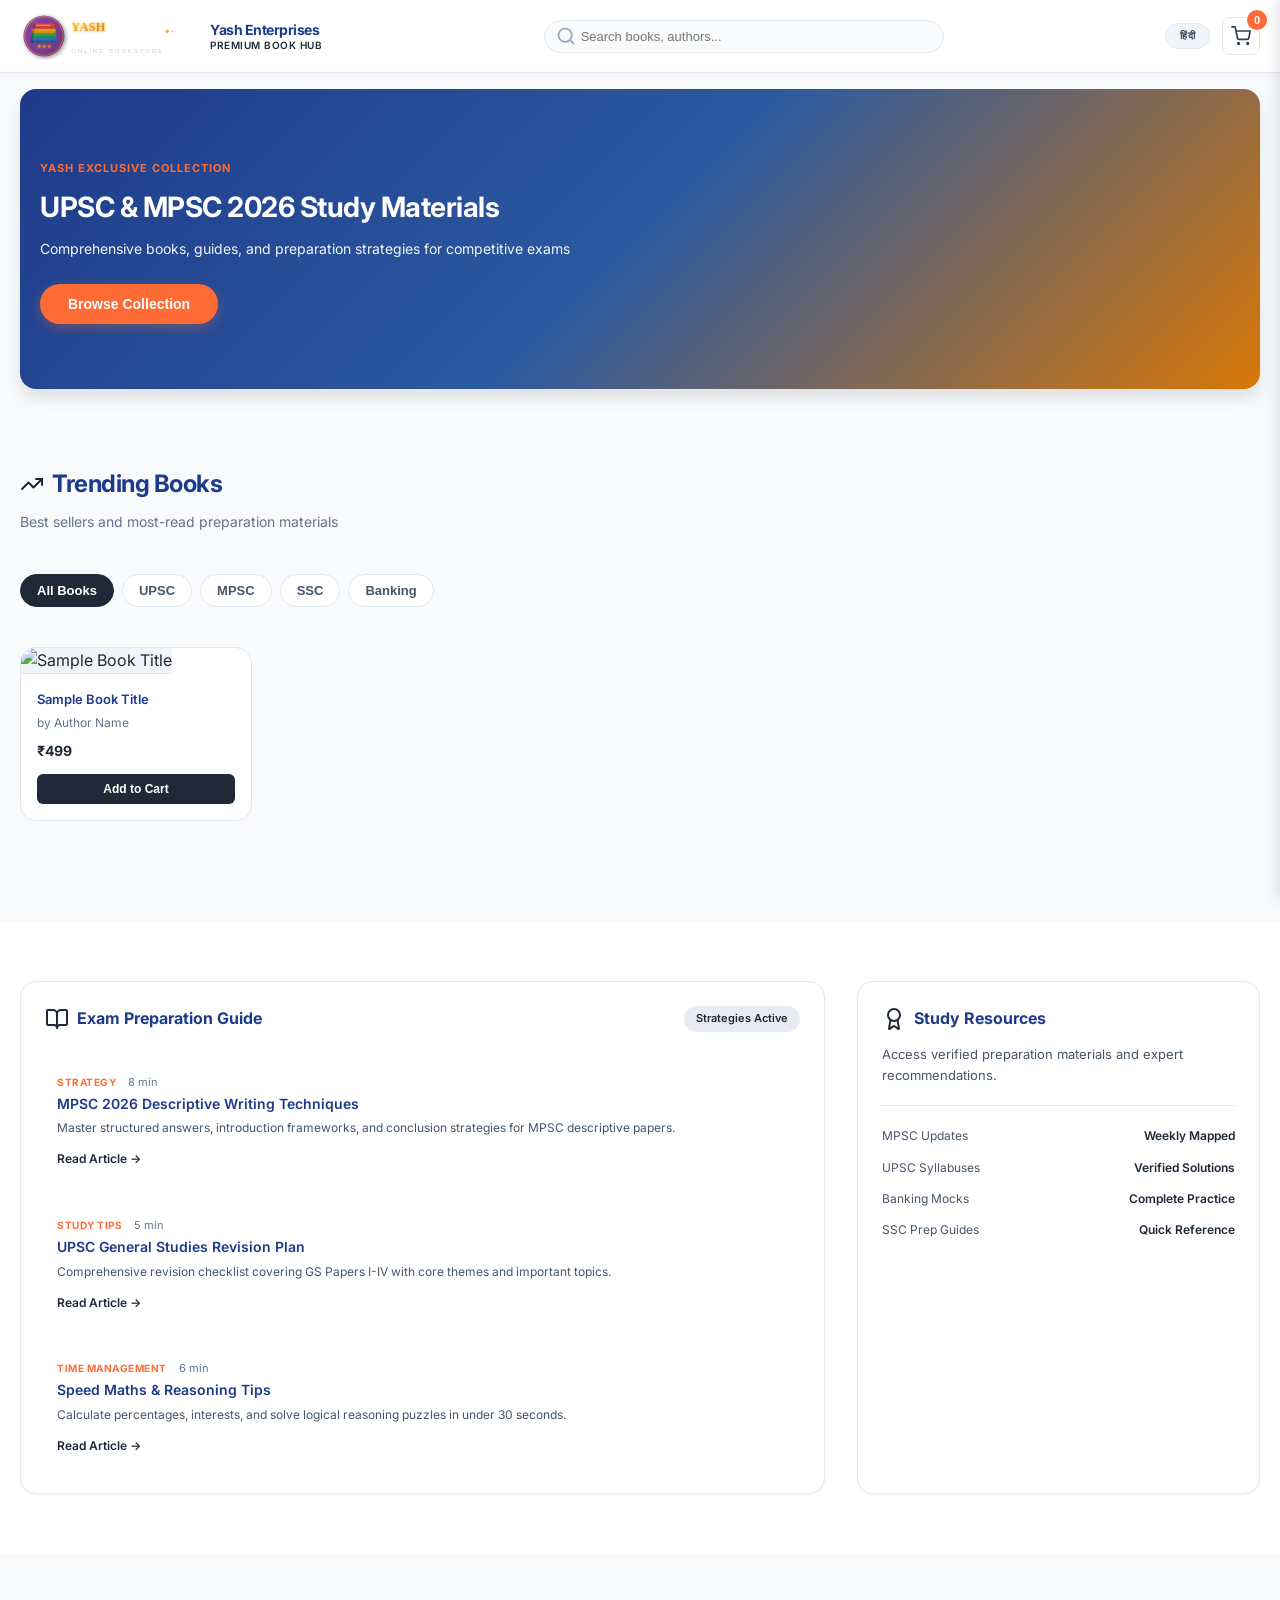
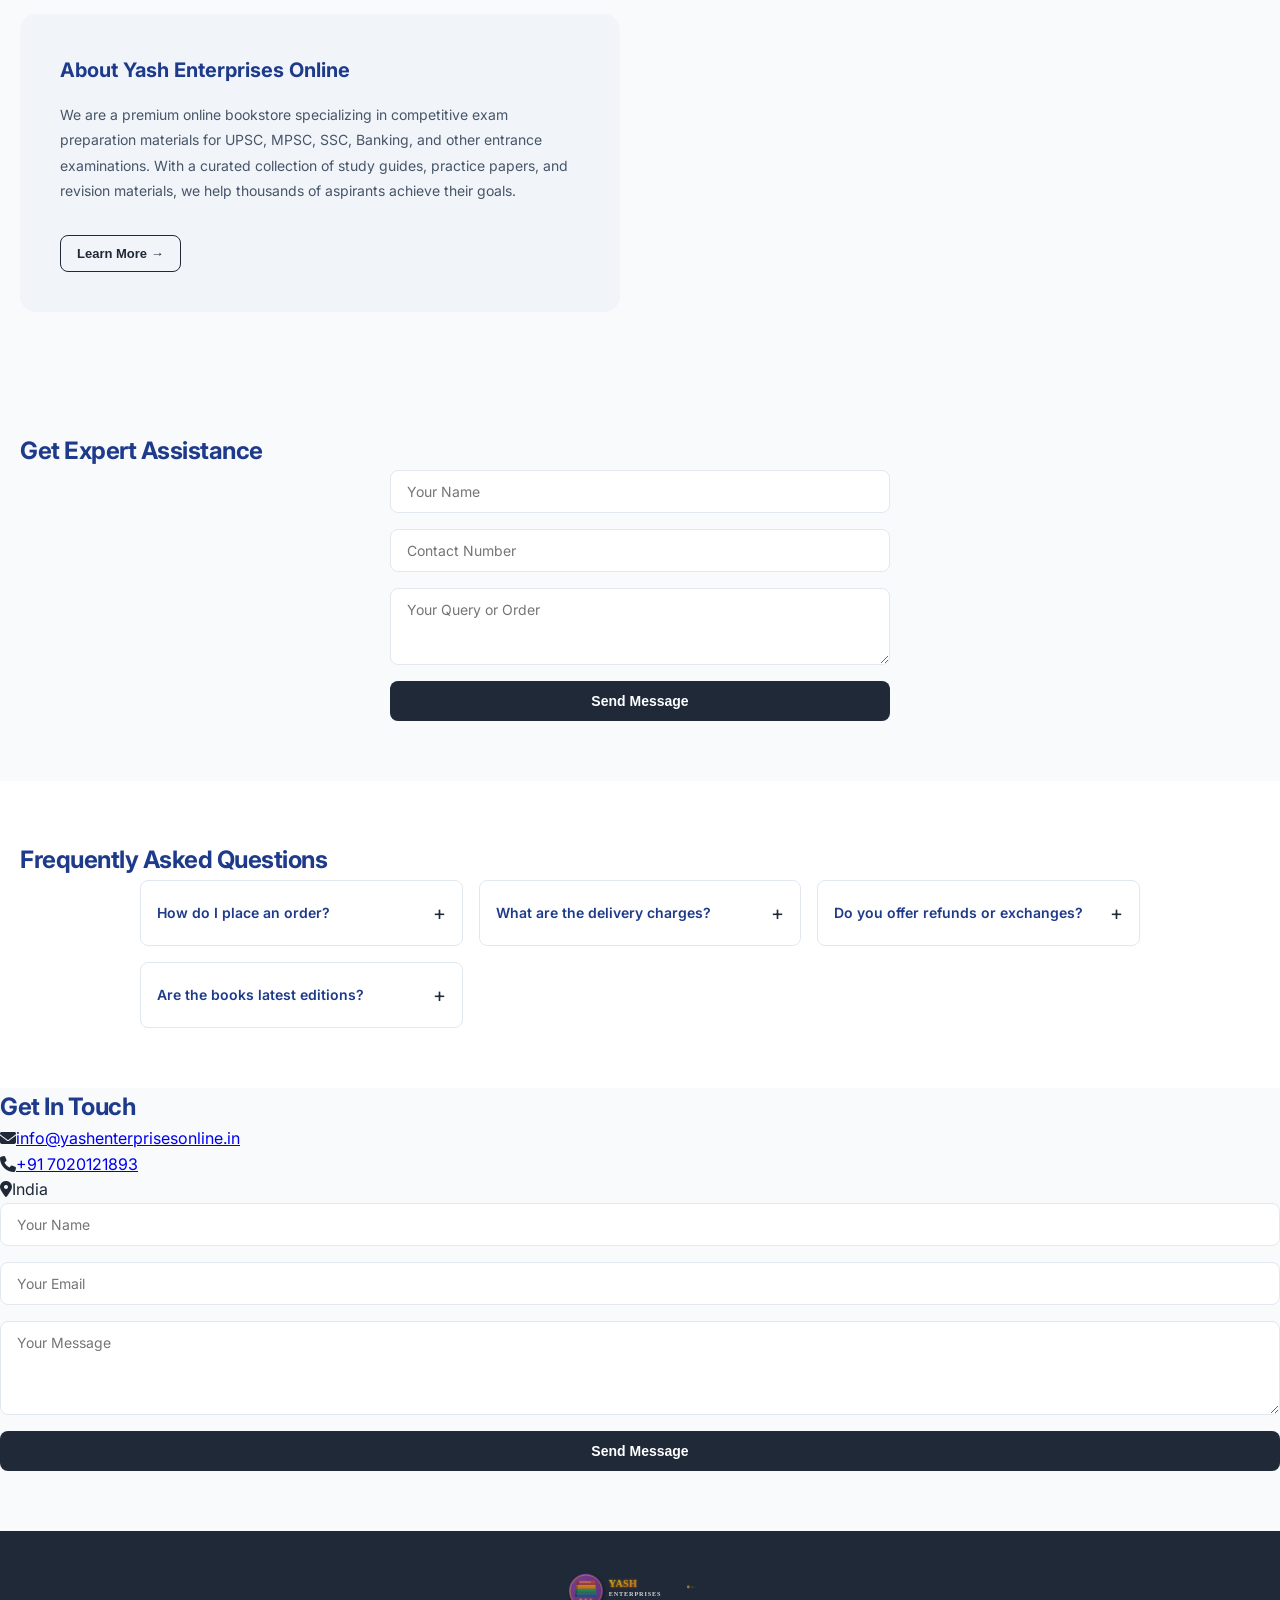
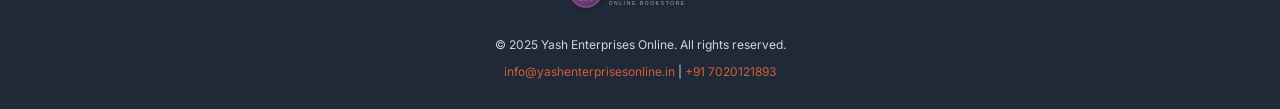
==== index.html @ 225f03de "resovled conflict" ====
<!DOCTYPE html>
<html lang="en">
<head>
  <meta charset="UTF-8" />
  <meta name="viewport" content="width=device-width, initial-scale=1.0"/>
  <meta name="description" content="Premium bookstore for competitive exams, UPSC, MPSC, SSC, Banking books and study materials."/>
  <meta name="theme-color" content="#1e3a8a"/>
  <title>Yash Enterprises Online – Premium Bookstore</title>
  <link rel="stylesheet" href="style.css"/>
  <link href="https://fonts.googleapis.com/css2?family=Inter:wght@300;400;500;600;700&display=swap" rel="stylesheet"/>
  <link rel="stylesheet" href="https://cdnjs.cloudflare.com/ajax/libs/font-awesome/6.5.0/css/all.min.css"/>
</head>
<body>

<!-- HEADER -->
<header class="header">
  <div class="container">
    <div class="header-content">
      <a href="#" class="logo-section">
        <img src="logo.svg" alt="Yash Enterprises" class="logo"/>
        <div class="logo-text">
          <h1 class="brand-name">Yash Enterprises</h1>
          <p class="brand-tagline">Premium Book Hub</p>
        </div>
      </a>
      
      <div class="search-wrapper">
        <svg class="search-icon" xmlns="http://www.w3.org/2000/svg" width="20" height="20" viewBox="0 0 24 24" fill="none" stroke="currentColor" stroke-width="2" stroke-linecap="round" stroke-linejoin="round"><circle cx="11" cy="11" r="8"></circle><path d="m21 21-4.35-4.35"></path></svg>
        <input type="text" id="searchInput" class="search-input" placeholder="Search books, authors..." oninput="searchBooks(this.value)"/>
      </div>

      <div class="header-actions">
        <button class="lang-btn">हिंदी</button>
        <button class="cart-btn" onclick="toggleCart()">
          <svg xmlns="http://www.w3.org/2000/svg" width="20" height="20" viewBox="0 0 24 24" fill="none" stroke="currentColor" stroke-width="2" stroke-linecap="round" stroke-linejoin="round"><circle cx="9" cy="21" r="1"></circle><circle cx="20" cy="21" r="1"></circle><path d="M1 1h4l2.68 13.39a2 2 0 0 0 2 1.61h9.72a2 2 0 0 0 2-1.61L23 6H6"></path></svg>
          <span class="cart-count" id="cartCount">0</span>
        </button>
      </div>
    </div>
  </div>
</header>

<!-- HERO BANNER -->
<section class="hero-banner">
  <div class="banner-content">
    <div class="banner-text">
      <span class="banner-badge">Yash Exclusive Collection</span>
      <h2 class="banner-title">UPSC & MPSC 2026 Study Materials</h2>
      <p class="banner-desc">Comprehensive books, guides, and preparation strategies for competitive exams</p>
      <button class="btn-browse">Browse Collection</button>
    </div>
  </div>
</section>

<!-- FEATURED BOOKS SECTION -->
<section class="featured-section">
  <div class="container">
    <div class="section-header">
      <h2 class="section-title">
        <svg xmlns="http://www.w3.org/2000/svg" width="24" height="24" viewBox="0 0 24 24" fill="none" stroke="currentColor" stroke-width="2" stroke-linecap="round" stroke-linejoin="round"><path d="M16 7h6v6"></path><path d="m22 7-8.5 8.5-5-5L2 17"></path></svg>
        Trending Books
      </h2>
      <p class="section-desc">Best sellers and most-read preparation materials</p>
    </div>

    <div class="filter-tabs">
      <button class="tab-btn active" onclick="filterBooks('All')">All Books</button>
      <button class="tab-btn" onclick="filterBooks('UPSC')">UPSC</button>
      <button class="tab-btn" onclick="filterBooks('MPSC')">MPSC</button>
      <button class="tab-btn" onclick="filterBooks('SSC')">SSC</button>
      <button class="tab-btn" onclick="filterBooks('Banking')">Banking</button>
    </div>

    <div class="books-grid" id="booksGrid"></div>
    <div class="no-result" id="noResult" style="display: none;">
      <svg xmlns="http://www.w3.org/2000/svg" width="48" height="48" viewBox="0 0 24 24" fill="none" stroke="currentColor" stroke-width="2" stroke-linecap="round" stroke-linejoin="round"><circle cx="11" cy="11" r="8"></circle><path d="m21 21-4.35-4.35"></path></svg>
      <p>No books found for your search.</p>
      <button class="btn-secondary" onclick="clearSearch()">Clear Search</button>
    </div>
  </div>
</section>

<!-- MAIN CONTENT GRID -->
<section class="content-grid">
  <div class="container">
    <div class="grid-2col">
      <!-- LEFT: GUIDANCE HUB -->
      <div class="guidance-card">
        <div class="card-header">
          <h3>
            <svg xmlns="http://www.w3.org/2000/svg" width="24" height="24" viewBox="0 0 24 24" fill="none" stroke="currentColor" stroke-width="2" stroke-linecap="round" stroke-linejoin="round"><path d="M12 7v14"></path><path d="M3 18a1 1 0 0 1-1-1V4a1 1 0 0 1 1-1h5a4 4 0 0 1 4 4 4 4 0 0 1 4-4h5a1 1 0 0 1 1 1v13a1 1 0 0 1-1 1h-6a3 3 0 0 0-3 3 3 3 0 0 0-3-3z"></path></svg>
            Exam Preparation Guide
          </h3>
          <span class="badge">Strategies Active</span>
        </div>
        <div class="articles-list">
          <div class="article-item">
            <span class="article-tag">Strategy</span>
            <span class="read-time">8 min</span>
            <h4>MPSC 2026 Descriptive Writing Techniques</h4>
            <p>Master structured answers, introduction frameworks, and conclusion strategies for MPSC descriptive papers.</p>
            <a href="#" class="read-more">Read Article →</a>
          </div>
          <div class="article-item">
            <span class="article-tag">Study Tips</span>
            <span class="read-time">5 min</span>
            <h4>UPSC General Studies Revision Plan</h4>
            <p>Comprehensive revision checklist covering GS Papers I-IV with core themes and important topics.</p>
            <a href="#" class="read-more">Read Article →</a>
          </div>
          <div class="article-item">
            <span class="article-tag">Time Management</span>
            <span class="read-time">6 min</span>
            <h4>Speed Maths & Reasoning Tips</h4>
            <p>Calculate percentages, interests, and solve logical reasoning puzzles in under 30 seconds.</p>
            <a href="#" class="read-more">Read Article →</a>
          </div>
        </div>
      </div>

      <!-- RIGHT: RESOURCES BOX -->
      <div class="resources-card">
        <h3>
          <svg xmlns="http://www.w3.org/2000/svg" width="24" height="24" viewBox="0 0 24 24" fill="none" stroke="currentColor" stroke-width="2" stroke-linecap="round" stroke-linejoin="round"><path d="m15.477 12.89 1.515 8.526a.5.5 0 0 1-.81.47l-3.58-2.687a1 1 0 0 0-1.197 0l-3.586 2.686a.5.5 0 0 1-.81-.469l1.514-8.526"></path><circle cx="12" cy="8" r="6"></circle></svg>
          Study Resources
        </h3>
        <p>Access verified preparation materials and expert recommendations.</p>
        <div class="resources-list">
          <div class="resource-row">
            <span>MPSC Updates</span>
            <strong>Weekly Mapped</strong>
          </div>
          <div class="resource-row">
            <span>UPSC Syllabuses</span>
            <strong>Verified Solutions</strong>
          </div>
          <div class="resource-row">
            <span>Banking Mocks</span>
            <strong>Complete Practice</strong>
          </div>
          <div class="resource-row">
            <span>SSC Prep Guides</span>
            <strong>Quick Reference</strong>
          </div>
        </div>
      </div>
    </div>
  </div>
</section>

<!-- CART SIDEBAR -->
<div class="cart-sidebar" id="cartSidebar">
  <div class="cart-header">
    <h3><i class="fas fa-shopping-cart"></i> Your Cart</h3>
    <button onclick="toggleCart()"><i class="fas fa-times"></i></button>
  </div>
  <div class="cart-items" id="cartItems"></div>
  <div class="cart-footer">
    <div class="cart-totals">
      <div class="cart-total-row"><span>Subtotal</span><strong id="cartTotal">₹0</strong></div>
      <div class="cart-total-row delivery-row"><span>Delivery</span><strong id="cartDelivery">₹0</strong></div>
      <div class="cart-total-row grand-row"><span>Grand Total</span><strong id="cartGrand">₹0</strong></div>
    </div>
    <button class="btn-checkout" onclick="openCheckout()"><i class="fas fa-lock"></i> Proceed to Checkout</button>
  </div>
</div>
<div class="overlay" id="overlay" onclick="closeAll()"></div>

<!-- CHECKOUT MODAL -->
<div class="checkout-modal" id="checkoutModal" onclick="closeCheckout()">
  <div class="checkout-box" onclick="event.stopPropagation()">

    <!-- Steps indicator -->
    <div class="checkout-steps">
      <div class="step active" id="step1ind"><span>1</span> Cart</div>
      <div class="step-line"></div>
      <div class="step" id="step2ind"><span>2</span> Delivery</div>
      <div class="step-line"></div>
      <div class="step" id="step3ind"><span>3</span> Payment</div>
      <div class="step-line"></div>
      <div class="step" id="step4ind"><span>4</span> Confirm</div>
    </div>

    <!-- STEP 1: Order Review -->
    <div class="checkout-step" id="checkStep1">
      <div class="checkout-header">
        <h3><i class="fas fa-shopping-bag"></i> Order Review</h3>
        <button class="close-modal" onclick="closeCheckout()"><i class="fas fa-times"></i></button>
      </div>
      <div class="order-review-list" id="orderReviewList"></div>
      <div class="order-summary-box">
        <div class="sum-row"><span>Subtotal</span><b id="rev-sub">₹0</b></div>
        <div class="sum-row"><span>Delivery Charges</span><b id="rev-del">₹0</b></div>
        <div class="sum-row total-sum"><span>Total Payable</span><b id="rev-total">₹0</b></div>
      </div>
      <button class="btn-next" onclick="goStep(2)">Continue to Delivery <i class="fas fa-arrow-right"></i></button>
    </div>

    <!-- STEP 2: Delivery Details -->
    <div class="checkout-step" id="checkStep2" style="display:none">
      <div class="checkout-header">
        <button class="back-btn" onclick="goStep(1)"><i class="fas fa-arrow-left"></i></button>
        <h3><i class="fas fa-truck"></i> Delivery Details</h3>
        <button class="close-modal" onclick="closeCheckout()"><i class="fas fa-times"></i></button>
      </div>
      <form id="deliveryForm" onsubmit="return false">
        <div class="form-row">
          <div class="form-group">
            <label>First Name <span>*</span></label>
            <input type="text" id="fname" placeholder="Rahul" required/>
          </div>
          <div class="form-group">
            <label>Last Name <span>*</span></label>
            <input type="text" id="lname" placeholder="Sharma" required/>
          </div>
        </div>
        <div class="form-row">
          <div class="form-group">
            <label>Mobile Number <span>*</span></label>
            <input type="tel" id="mobile" placeholder="+91 9876543210" maxlength="13" required/>
          </div>
          <div class="form-group">
            <label>Email Address</label>
            <input type="email" id="email" placeholder="rahul@email.com"/>
          </div>
        </div>
        <div class="form-group full">
          <label>Full Address <span>*</span></label>
          <input type="text" id="address" placeholder="House No., Street, Area" required/>
        </div>
        <div class="form-row">
          <div class="form-group">
            <label>City <span>*</span></label>
            <input type="text" id="city" placeholder="Mumbai" required/>
          </div>
          <div class="form-group">
            <label>State <span>*</span></label>
            <select id="state" required>
              <option value="">Select State</option>
              <option>Andhra Pradesh</option><option>Arunachal Pradesh</option>
              <option>Assam</option><option>Bihar</option><option>Chhattisgarh</option>
              <option>Goa</option><option>Gujarat</option><option>Haryana</option>
              <option>Himachal Pradesh</option><option>Jharkhand</option>
              <option>Karnataka</option><option>Kerala</option>
              <option>Madhya Pradesh</option><option>Maharashtra</option>
              <option>Manipur</option><option>Meghalaya</option><option>Mizoram</option>
              <option>Nagaland</option><option>Odisha</option><option>Punjab</option>
              <option>Rajasthan</option><option>Sikkim</option><option>Tamil Nadu</option>
              <option>Telangana</option><option>Tripura</option>
              <option>Uttar Pradesh</option><option>Uttarakhand</option>
              <option>West Bengal</option><option>Delhi</option>
            </select>
          </div>
        </div>
        <div class="form-row">
          <div class="form-group">
            <label>PIN Code <span>*</span></label>
            <input type="text" id="pincode" placeholder="400001" maxlength="6" required/>
          </div>
          <div class="form-group">
            <label>Landmark</label>
            <input type="text" id="landmark" placeholder="Near school, temple..."/>
          </div>
        </div>
        <div class="form-group full">
          <label>Delivery Instructions</label>
          <textarea id="instructions" rows="2" placeholder="Any special delivery instructions..."></textarea>
        </div>
        <div class="delivery-options">
          <p class="delivery-label">Delivery Type</p>
          <label class="delivery-opt">
            <input type="radio" name="delivery" value="standard" checked onchange="updateDelivery(this.value)"/>
            <div class="opt-box">
              <i class="fas fa-truck"></i>
              <div><b>Standard Delivery</b><small>5–7 business days</small></div>
              <span class="opt-price">₹49</span>
            </div>
          </label>
          <label class="delivery-opt">
            <input type="radio" name="delivery" value="express" onchange="updateDelivery(this.value)"/>
            <div class="opt-box">
              <i class="fas fa-bolt"></i>
              <div><b>Express Delivery</b><small>2–3 business days</small></div>
              <span class="opt-price">₹99</span>
            </div>
          </label>
          <label class="delivery-opt">
            <input type="radio" name="delivery" value="free" onchange="updateDelivery(this.value)"/>
            <div class="opt-box">
              <i class="fas fa-gift"></i>
              <div><b>Free Delivery</b><small>Orders above ₹999 · 7–10 days</small></div>
              <span class="opt-price free">FREE</span>
            </div>
          </label>
        </div>
      </form>
      <button class="btn-next" onclick="validateDelivery()">Continue to Payment <i class="fas fa-arrow-right"></i></button>
    </div>

    <!-- STEP 3: Payment via QR -->
    <div class="checkout-step" id="checkStep3" style="display:none">
      <div class="checkout-header">
        <button class="back-btn" onclick="goStep(2)"><i class="fas fa-arrow-left"></i></button>
        <h3><i class="fas fa-qrcode"></i> Pay via QR Code</h3>
        <button class="close-modal" onclick="closeCheckout()"><i class="fas fa-times"></i></button>
      </div>

      <div class="qr-payment-wrap">
        <!-- Amount banner -->
        <div class="qr-amount-banner">
          <span>Amount to Pay</span>
          <strong id="qr-amount">₹0</strong>
        </div>

        <!-- QR + instructions -->
        <div class="qr-body">
          <div class="qr-left">
            <div class="qr-frame">
              <!-- Generated QR using api.qrserver.com pointing to UPI deep-link -->
              <img id="qrImg" src="" alt="UPI QR Code"/>
              <div class="qr-shine"></div>
            </div>
            <div class="upi-logos">
              <img src="https://upload.wikimedia.org/wikipedia/commons/thumb/e/e1/UPI-Logo-vector.svg/120px-UPI-Logo-vector.svg.png" alt="UPI"/>
              <img src="https://upload.wikimedia.org/wikipedia/commons/thumb/f/f2/Google_Pay_Logo.svg/120px-Google_Pay_Logo.svg.png" alt="GPay"/>
              <img src="https://upload.wikimedia.org/wikipedia/commons/thumb/2/24/Paytm_Logo_%28standalone%29.svg/120px-Paytm_Logo_%28standalone%29.svg.png" alt="Paytm"/>
            </div>
          </div>

          <div class="qr-right">
            <h4>How to Pay</h4>
            <ol class="qr-steps">
              <li><i class="fas fa-mobile-alt"></i> Open any UPI app<br/><small>GPay, PhonePe, Paytm, BHIM</small></li>
              <li><i class="fas fa-qrcode"></i> Tap <b>Scan QR</b> and scan the code</li>
              <li><i class="fas fa-rupee-sign"></i> Verify amount <b id="qr-amount2">₹0</b> and pay</li>
              <li><i class="fas fa-check-circle"></i> Click <b>I've Paid</b> below</li>
            </ol>
            <div class="upi-id-box">
              <span>UPI ID</span>
              <strong>7020121893@upi</strong>
              <button onclick="copyUPI()" title="Copy UPI ID"><i class="fas fa-copy"></i></button>
            </div>
          </div>
        </div>

        <!-- Pay summary -->
        <div class="pay-summary">
          <div class="sum-row"><span>Subtotal</span><b id="pay-sub">₹0</b></div>
          <div class="sum-row"><span>Delivery</span><b id="pay-del">₹0</b></div>
          <div class="sum-row total-sum"><span>Total Payable</span><b id="pay-total">₹0</b></div>
        </div>

        <button class="btn-next btn-paid" onclick="placeOrder()">
          <i class="fas fa-check-circle"></i> I've Paid — Confirm Order
        </button>
      </div>
    </div>

    <!-- STEP 4: Confirmation -->
    <div class="checkout-step" id="checkStep4" style="display:none">
      <div class="confirm-wrap">
        <div class="confirm-icon"><i class="fas fa-check-circle"></i></div>
        <h2>Order Placed Successfully!</h2>
        <p id="confirmMsg"></p>
        <div class="confirm-details" id="confirmDetails"></div>
        <button class="btn-next" onclick="closeCheckout()" style="margin-top:1.5rem">Continue Shopping <i class="fas fa-arrow-right"></i></button>
      </div>
    </div>

  </div>
</div>

<!-- ABOUT SECTION -->
<section class="about-section">
  <div class="container">
    <div class="about-box">
      <h2>About Yash Enterprises Online</h2>
      <p>We are a premium online bookstore specializing in competitive exam preparation materials for UPSC, MPSC, SSC, Banking, and other entrance examinations. With a curated collection of study guides, practice papers, and revision materials, we help thousands of aspirants achieve their goals.</p>
      <button class="btn-secondary">Learn More →</button>
    </div>
  </div>
</section>

<!-- CONTACT SECTION -->
<section class="contact-section">
  <div class="container">
    <h2 class="section-title">Get Expert Assistance</h2>
    <div class="contact-wrapper">
      <form class="contact-form" onsubmit="submitForm(event)">
        <input type="text" placeholder="Your Name" required/>
        <input type="tel" placeholder="Contact Number" required/>
        <textarea placeholder="Your Query or Order" rows="3" required></textarea>
        <button type="submit" class="btn-primary">Send Message</button>
      </form>
    </div>
  </div>
</section>

<!-- FAQ SECTION -->
<section class="faq-section">
  <div class="container">
    <h2 class="section-title">Frequently Asked Questions</h2>
    <div class="faq-grid">
      <div class="faq-item">
        <div class="faq-question">
          <h4>How do I place an order?</h4>
          <span class="faq-icon">+</span>
        </div>
        <div class="faq-answer" style="display: none;">
          <p>Browse our collection, add books to cart, proceed to checkout, enter delivery details, and complete payment via UPI. Your order will be delivered within 5-7 business days.</p>
        </div>
      </div>
      <div class="faq-item">
        <div class="faq-question">
          <h4>What are the delivery charges?</h4>
          <span class="faq-icon">+</span>
        </div>
        <div class="faq-answer" style="display: none;">
          <p>Standard delivery is ₹49 (5-7 days), Express delivery is ₹99 (2-3 days), and Free delivery is available on orders above ₹999 (7-10 days).</p>
        </div>
      </div>
      <div class="faq-item">
        <div class="faq-question">
          <h4>Do you offer refunds or exchanges?</h4>
          <span class="faq-icon">+</span>
        </div>
        <div class="faq-answer" style="display: none;">
          <p>Yes, we offer 30-day money-back guarantee and free exchanges for damaged books. Contact us with your order details and photos.</p>
        </div>
      </div>
      <div class="faq-item">
        <div class="faq-question">
          <h4>Are the books latest editions?</h4>
          <span class="faq-icon">+</span>
        </div>
        <div class="faq-answer" style="display: none;">
          <p>All books in our collection are from the latest editions. We regularly update our inventory to match the latest exam syllabuses.</p>
        </div>
      </div>
    </div>
  </div>
</section>

<!-- CONTACT -->
<section class="contact" id="contact">
  <h2 class="section-title">Get In Touch</h2>
  <div class="contact-grid">
    <div class="contact-info">
      <div class="info-item"><i class="fas fa-envelope"></i><a href="mailto:info@yashenterprisesonline.in">info@yashenterprisesonline.in</a></div>
      <div class="info-item"><i class="fas fa-phone"></i><a href="tel:7020121893">+91 7020121893</a></div>
      <div class="info-item"><i class="fas fa-map-marker-alt"></i><span>India</span></div>
    </div>
    <form class="contact-form" onsubmit="submitForm(event)">
      <input type="text" placeholder="Your Name" required/>
      <input type="email" placeholder="Your Email" required/>
      <textarea placeholder="Your Message" rows="4" required></textarea>
      <button type="submit" class="btn-primary">Send Message</button>
    </form>
  </div>
</section>

<!-- FOOTER -->
<footer>
  <img src="logo.svg" alt="Yash Enterprises Online" class="footer-logo"/>
  <p>© 2025 Yash Enterprises Online. All rights reserved.</p>
  <p><a href="mailto:info@yashenterprisesonline.in">info@yashenterprisesonline.in</a> | <a href="tel:7020121893">+91 7020121893</a></p>
</footer>

<!-- Replace with your deployed Apps Script Web App URL -->
<script>window.APPS_SCRIPT_URL = 'YOUR_APPS_SCRIPT_WEB_APP_URL';</script>
<script src="app.js"></script>
</body>
</html>
---- style.css ----
/* ==================== DESIGN TOKENS ==================== */
:root {
  --color-brand-dark: #1e3a8a;
  --color-brand-navy: #1f2937;
  --color-brand-accent: #ff6b35;
  --color-brand-light: #f8fafc;
  --color-slate-50: #f8fafc;
  --color-slate-100: #f1f5f9;
  --color-slate-200: #e2e8f0;
  --color-slate-300: #cbd5e1;
  --color-slate-400: #94a3b8;
  --color-slate-500: #64748b;
  --color-slate-600: #475569;
  --color-slate-700: #334155;
  --color-white: #ffffff;
  --text-color: #1f2937;
  --border-radius: 12px;
  --border-radius-lg: 16px;
  --shadow-sm: 0 1px 2px rgba(0, 0, 0, 0.05);
  --shadow-md: 0 4px 6px rgba(0, 0, 0, 0.1);
  --shadow-lg: 0 10px 15px rgba(0, 0, 0, 0.1);
}

/* ==================== RESET & TYPOGRAPHY ==================== */
* {
  margin: 0;
  padding: 0;
  box-sizing: border-box;
}

html {
  scroll-behavior: smooth;
}

body {
  font-family: 'Inter', -apple-system, BlinkMacSystemFont, 'Segoe UI', sans-serif;
  background-color: var(--color-brand-light);
  color: var(--text-color);
  line-height: 1.6;
}

.container {
  max-width: 1280px;
  margin: 0 auto;
  padding: 0 20px;
}

/* ==================== HEADER ==================== */
.header {
  position: sticky;
  top: 0;
  z-index: 100;
  background: rgba(255, 255, 255, 0.95);
  backdrop-filter: blur(12px);
  border-bottom: 1px solid var(--color-slate-200);
  box-shadow: 0 1px 3px rgba(0, 0, 0, 0.05);
  transition: all 0.3s ease;
}

.header .container {
  padding: 12px 20px;
}

.header-content {
  display: flex;
  align-items: center;
  justify-content: space-between;
  gap: 20px;
}

.logo-section {
  display: flex;
  align-items: center;
  gap: 12px;
  text-decoration: none;
  flex-shrink: 0;
}

.logo {
  height: 48px;
  width: auto;
  transition: transform 0.3s ease;
}

.logo-section:hover .logo {
  transform: scale(1.05);
}

.logo-text {
  display: flex;
  flex-direction: column;
  justify-content: center;
}

.brand-name {
  font-size: 14px;
  font-weight: 700;
  letter-spacing: -0.5px;
  color: var(--color-brand-dark);
  line-height: 1.2;
}

.brand-tagline {
  font-size: 10px;
  font-weight: 600;
  letter-spacing: 0.5px;
  color: var(--color-brand-navy);
  text-transform: uppercase;
  margin-top: 2px;
  line-height: 1;
}

/* Search wrapper */
.search-wrapper {
  position: relative;
  flex: 1;
  max-width: 400px;
  display: none;
}

@media (min-width: 768px) {
  .search-wrapper {
    display: block;
  }
}

.search-icon {
  position: absolute;
  left: 12px;
  top: 50%;
  transform: translateY(-50%);
  color: var(--color-slate-400);
  pointer-events: none;
}

.search-input {
  width: 100%;
  padding: 8px 12px 8px 36px;
  border: 1px solid var(--color-slate-200);
  border-radius: 24px;
  font-size: 13px;
  background-color: var(--color-slate-50);
  transition: all 0.3s ease;
}

.search-input:focus {
  outline: none;
  border-color: var(--color-brand-navy);
  background-color: var(--color-white);
  box-shadow: 0 0 0 3px rgba(31, 41, 55, 0.05);
}

/* Header actions */
.header-actions {
  display: flex;
  align-items: center;
  gap: 12px;
}

.lang-btn {
  padding: 6px 14px;
  border: 1px solid var(--color-slate-200);
  background: var(--color-slate-100);
  border-radius: 20px;
  font-size: 10px;
  font-weight: 600;
  color: var(--color-slate-700);
  cursor: pointer;
  transition: all 0.3s ease;
  text-transform: uppercase;
  letter-spacing: 0.5px;
}

.lang-btn:hover {
  background: var(--color-slate-200);
}

.cart-btn {
  position: relative;
  padding: 8px;
  border: 1px solid var(--color-slate-200);
  background: var(--color-white);
  border-radius: 8px;
  cursor: pointer;
  transition: all 0.3s ease;
  display: flex;
  align-items: center;
  justify-content: center;
  color: var(--color-slate-700);
}

.cart-btn:hover {
  background: var(--color-slate-50);
}

.cart-count {
  position: absolute;
  top: -8px;
  right: -8px;
  background: var(--color-brand-accent);
  color: var(--color-white);
  width: 20px;
  height: 20px;
  border-radius: 50%;
  font-size: 11px;
  font-weight: 700;
  display: flex;
  align-items: center;
  justify-content: center;
}

/* ==================== HERO BANNER ==================== */
.hero-banner {
  background: linear-gradient(135deg, #1e3a8a 0%, #2c5aa0 50%, #d97706 100%);
  padding: 48px 20px;
  margin: 16px 20px;
  border-radius: var(--border-radius-lg);
  box-shadow: var(--shadow-lg);
  color: var(--color-white);
  min-height: 300px;
  display: flex;
  align-items: center;
}

@media (max-width: 768px) {
  .hero-banner {
    min-height: 250px;
    padding: 32px 16px;
  }
}

.banner-content {
  max-width: 600px;
}

.banner-badge {
  display: inline-block;
  font-size: 11px;
  font-weight: 700;
  letter-spacing: 1px;
  text-transform: uppercase;
  color: var(--color-brand-accent);
  margin-bottom: 12px;
}

.banner-title {
  font-size: 28px;
  font-weight: 700;
  line-height: 1.3;
  margin-bottom: 12px;
  letter-spacing: -0.5px;
}

@media (max-width: 768px) {
  .banner-title {
    font-size: 22px;
  }
}

.banner-desc {
  font-size: 14px;
  margin-bottom: 24px;
  opacity: 0.95;
  line-height: 1.6;
}

.btn-browse {
  padding: 12px 28px;
  background: var(--color-brand-accent);
  color: var(--color-white);
  border: none;
  border-radius: 24px;
  font-weight: 600;
  font-size: 14px;
  cursor: pointer;
  transition: all 0.3s ease;
  box-shadow: 0 4px 12px rgba(255, 107, 53, 0.3);
}

.btn-browse:hover {
  transform: translateY(-2px);
  box-shadow: 0 6px 20px rgba(255, 107, 53, 0.4);
}

/* ==================== FEATURED SECTION ==================== */
.featured-section {
  padding: 60px 0;
}

.section-header {
  display: flex;
  flex-direction: column;
  gap: 8px;
  margin-bottom: 40px;
}

.section-title {
  font-size: 24px;
  font-weight: 700;
  color: var(--color-brand-dark);
  display: flex;
  align-items: center;
  gap: 8px;
  letter-spacing: -0.5px;
}

.section-title svg {
  color: var(--color-brand-navy);
  flex-shrink: 0;
}

.section-desc {
  font-size: 14px;
  color: var(--color-slate-500);
}

/* Filter tabs */
.filter-tabs {
  display: flex;
  gap: 8px;
  margin-bottom: 32px;
  overflow-x: auto;
  padding-bottom: 8px;
}

.tab-btn {
  padding: 8px 16px;
  border: 1px solid var(--color-slate-200);
  background: var(--color-white);
  border-radius: 24px;
  font-size: 13px;
  font-weight: 600;
  color: var(--color-slate-600);
  cursor: pointer;
  transition: all 0.3s ease;
  white-space: nowrap;
}

.tab-btn:hover {
  border-color: var(--color-brand-navy);
  color: var(--color-brand-navy);
}

.tab-btn.active {
  background: var(--color-brand-navy);
  color: var(--color-white);
  border-color: var(--color-brand-navy);
}

/* Books Grid */
.books-grid {
  display: grid;
  grid-template-columns: repeat(auto-fill, minmax(200px, 1fr));
  gap: 20px;
  margin-bottom: 40px;
}

@media (max-width: 768px) {
  .books-grid {
    grid-template-columns: repeat(auto-fill, minmax(160px, 1fr));
    gap: 16px;
  }
}

.book-card {
  background: var(--color-white);
  border: 1px solid var(--color-slate-200);
  border-radius: var(--border-radius-lg);
  overflow: hidden;
  transition: all 0.3s ease;
  cursor: pointer;
}

.book-card:hover {
  transform: translateY(-4px);
  box-shadow: var(--shadow-lg);
  border-color: var(--color-brand-navy);
}

.book-image {
  width: 100%;
  aspect-ratio: 4 / 5;
  background: var(--color-slate-100);
  object-fit: cover;
  border-bottom: 1px solid var(--color-slate-200);
}

.book-info {
  padding: 16px;
}

.book-title {
  font-size: 13px;
  font-weight: 600;
  color: var(--color-brand-dark);
  margin-bottom: 4px;
  line-height: 1.4;
  display: -webkit-box;
  -webkit-line-clamp: 2;
  -webkit-box-orient: vertical;
  overflow: hidden;
}

.book-author {
  font-size: 12px;
  color: var(--color-slate-500);
  margin-bottom: 8px;
}

.book-price {
  font-size: 14px;
  font-weight: 700;
  color: var(--color-brand-navy);
  margin-bottom: 12px;
}

.book-btn {
  width: 100%;
  padding: 8px 12px;
  background: var(--color-brand-navy);
  color: var(--color-white);
  border: none;
  border-radius: 6px;
  font-size: 12px;
  font-weight: 600;
  cursor: pointer;
  transition: all 0.3s ease;
}

.book-btn:hover {
  background: var(--color-brand-dark);
  transform: scale(1.02);
}

/* No result */
.no-result {
  text-align: center;
  padding: 60px 20px;
  color: var(--color-slate-500);
}

.no-result svg {
  width: 48px;
  height: 48px;
  margin-bottom: 16px;
  opacity: 0.5;
}

.no-result p {
  font-size: 16px;
  margin-bottom: 24px;
}

/* ==================== CONTENT GRID ==================== */
.content-grid {
  padding: 60px 0;
  background: var(--color-white);
}

.grid-2col {
  display: grid;
  grid-template-columns: 2fr 1fr;
  gap: 32px;
}

@media (max-width: 768px) {
  .grid-2col {
    grid-template-columns: 1fr;
    gap: 24px;
  }
}

.guidance-card,
.resources-card {
  background: var(--color-white);
  border: 1px solid var(--color-slate-200);
  border-radius: var(--border-radius-lg);
  padding: 24px;
  box-shadow: var(--shadow-sm);
  transition: all 0.3s ease;
}

.guidance-card:hover,
.resources-card:hover {
  box-shadow: var(--shadow-md);
  border-color: var(--color-slate-300);
}

.card-header {
  display: flex;
  align-items: center;
  justify-content: space-between;
  margin-bottom: 24px;
  gap: 12px;
}

.card-header h3 {
  font-size: 16px;
  font-weight: 700;
  color: var(--color-brand-dark);
  display: flex;
  align-items: center;
  gap: 8px;
}

.card-header h3 svg {
  color: var(--color-brand-navy);
}

.badge {
  display: inline-block;
  padding: 4px 12px;
  background: rgba(30, 58, 138, 0.1);
  color: var(--color-brand-navy);
  border-radius: 20px;
  font-size: 11px;
  font-weight: 600;
  white-space: nowrap;
}

/* Articles list */
.articles-list {
  display: flex;
  flex-direction: column;
  gap: 16px;
}

.article-item {
  padding: 12px;
  border-radius: 8px;
  cursor: pointer;
  transition: all 0.3s ease;
}

.article-item:hover {
  background: var(--color-slate-50);
}

.article-item > span:first-child {
  display: inline-block;
  font-size: 10px;
  font-weight: 700;
  text-transform: uppercase;
  letter-spacing: 0.5px;
  color: var(--color-brand-accent);
  margin-bottom: 4px;
}

.article-item .read-time {
  display: inline-block;
  margin-left: 8px;
  font-size: 11px;
  color: var(--color-slate-500);
}

.article-item h4 {
  font-size: 14px;
  font-weight: 600;
  color: var(--color-brand-dark);
  margin-bottom: 6px;
  line-height: 1.4;
}

.article-item p {
  font-size: 12px;
  color: var(--color-slate-600);
  line-height: 1.5;
  margin-bottom: 8px;
}

.read-more {
  display: inline-block;
  font-size: 12px;
  font-weight: 600;
  color: var(--color-brand-navy);
  text-decoration: none;
  transition: all 0.3s ease;
}

.read-more:hover {
  color: var(--color-brand-dark);
  transform: translateX(4px);
}

/* Resources card */
.resources-card h3 {
  font-size: 16px;
  font-weight: 700;
  color: var(--color-brand-dark);
  display: flex;
  align-items: center;
  gap: 8px;
  margin-bottom: 12px;
}

.resources-card h3 svg {
  color: var(--color-brand-navy);
}

.resources-card > p {
  font-size: 13px;
  color: var(--color-slate-600);
  margin-bottom: 20px;
  line-height: 1.6;
}

.resources-list {
  display: flex;
  flex-direction: column;
  gap: 12px;
  border-top: 1px solid var(--color-slate-200);
  padding-top: 20px;
}

.resource-row {
  display: flex;
  justify-content: space-between;
  align-items: center;
  font-size: 12px;
}

.resource-row span {
  color: var(--color-slate-600);
}

.resource-row strong {
  color: var(--color-brand-navy);
  font-weight: 600;
}

/* ==================== ABOUT SECTION ==================== */
.about-section {
  padding: 60px 0;
}

.about-box {
  background: var(--color-slate-100);
  border-radius: var(--border-radius-lg);
  padding: 40px;
  max-width: 600px;
}

.about-box h2 {
  font-size: 20px;
  font-weight: 700;
  color: var(--color-brand-dark);
  margin-bottom: 16px;
}

.about-box p {
  font-size: 14px;
  color: var(--color-slate-600);
  line-height: 1.8;
  margin-bottom: 20px;
}

/* ==================== CONTACT SECTION ==================== */
.contact-section {
  padding: 60px 0;
}

.contact-wrapper {
  max-width: 500px;
  margin: 0 auto;
}

.contact-form {
  display: flex;
  flex-direction: column;
  gap: 16px;
}

.contact-form input,
.contact-form textarea {
  padding: 12px 16px;
  border: 1px solid var(--color-slate-200);
  border-radius: 8px;
  font-family: inherit;
  font-size: 14px;
  transition: all 0.3s ease;
}

.contact-form input:focus,
.contact-form textarea:focus {
  outline: none;
  border-color: var(--color-brand-navy);
  box-shadow: 0 0 0 3px rgba(31, 41, 55, 0.05);
}

.btn-primary {
  padding: 12px 24px;
  background: var(--color-brand-navy);
  color: var(--color-white);
  border: none;
  border-radius: 8px;
  font-size: 14px;
  font-weight: 600;
  cursor: pointer;
  transition: all 0.3s ease;
}

.btn-primary:hover {
  background: var(--color-brand-dark);
  transform: translateY(-2px);
  box-shadow: 0 4px 12px rgba(31, 41, 55, 0.2);
}

.btn-secondary {
  padding: 10px 16px;
  background: transparent;
  color: var(--color-brand-navy);
  border: 1px solid var(--color-brand-navy);
  border-radius: 8px;
  font-size: 13px;
  font-weight: 600;
  cursor: pointer;
  transition: all 0.3s ease;
  margin-top: 12px;
}

.btn-secondary:hover {
  background: var(--color-brand-navy);
  color: var(--color-white);
}

/* ==================== FAQ SECTION ==================== */
.faq-section {
  padding: 60px 0;
  background: var(--color-white);
}

.faq-grid {
  display: grid;
  grid-template-columns: repeat(auto-fit, minmax(280px, 1fr));
  gap: 16px;
  max-width: 1000px;
  margin: 0 auto;
}

.faq-item {
  border: 1px solid var(--color-slate-200);
  border-radius: 8px;
  overflow: hidden;
  background: var(--color-white);
  transition: all 0.3s ease;
}

.faq-item:hover {
  border-color: var(--color-slate-300);
  box-shadow: var(--shadow-sm);
}

.faq-question {
  padding: 16px;
  display: flex;
  justify-content: space-between;
  align-items: center;
  cursor: pointer;
  user-select: none;
}

.faq-question h4 {
  font-size: 14px;
  font-weight: 600;
  color: var(--color-brand-dark);
  flex: 1;
  line-height: 1.5;
}

.faq-icon {
  font-size: 20px;
  color: var(--color-brand-navy);
  flex-shrink: 0;
  margin-left: 12px;
  transition: transform 0.3s ease;
}

.faq-item.active .faq-icon {
  transform: rotate(45deg);
}

.faq-answer {
  padding: 16px;
  border-top: 1px solid var(--color-slate-200);
  background: var(--color-slate-50);
}

.faq-answer p {
  font-size: 13px;
  color: var(--color-slate-600);
  line-height: 1.6;
}

/* ==================== CART SIDEBAR ==================== */
.cart-sidebar {
  position: fixed;
  right: 0;
  top: 0;
  width: 400px;
  height: 100%;
  background: var(--color-white);
  border-left: 1px solid var(--color-slate-200);
  box-shadow: -4px 0 12px rgba(0, 0, 0, 0.1);
  transform: translateX(100%);
  transition: transform 0.3s ease;
  z-index: 1000;
  display: flex;
  flex-direction: column;
}

.cart-sidebar.active {
  transform: translateX(0);
}

@media (max-width: 768px) {
  .cart-sidebar {
    width: 100%;
  }
}

.overlay {
  position: fixed;
  inset: 0;
  background: rgba(0, 0, 0, 0.5);
  opacity: 0;
  pointer-events: none;
  transition: opacity 0.3s ease;
  z-index: 999;
}

.overlay.active {
  opacity: 1;
  pointer-events: all;
}

/* ==================== FOOTER ==================== */
footer {
  background: var(--color-brand-navy);
  color: var(--color-white);
  padding: 40px 20px 20px;
  text-align: center;
  margin-top: 60px;
}

footer .footer-logo {
  height: 40px;
  width: auto;
  margin-bottom: 16px;
  opacity: 0.8;
}

footer p {
  font-size: 12px;
  margin-bottom: 8px;
  opacity: 0.8;
}

footer a {
  color: var(--color-brand-accent);
  text-decoration: none;
  transition: opacity 0.3s ease;
}

footer a:hover {
  opacity: 0.8;
  text-decoration: underline;
}

/* ==================== UTILITIES ==================== */
.animate-pulse {
  animation: pulse 2s cubic-bezier(0.4, 0, 0.6, 1) infinite;
}

@keyframes pulse {
  0%, 100% {
    opacity: 1;
  }
  50% {
    opacity: 0.5;
  }
}

/* Responsive */
@media (max-width: 768px) {
  .header .container {
    flex-wrap: wrap;
  }

  .brand-name {
    font-size: 12px;
  }

  .brand-tagline {
    font-size: 8px;
  }

  .section-title {
    font-size: 20px;
  }

  .books-grid {
    grid-template-columns: repeat(2, 1fr);
    gap: 12px;
  }
}

/* ==================== CART SIDEBAR DETAILED ==================== */
.cart-header {
  padding: 16px;
  border-bottom: 1px solid var(--color-slate-200);
  display: flex;
  justify-content: space-between;
  align-items: center;
}

.cart-header h3 {
  font-size: 16px;
  font-weight: 700;
  color: var(--color-brand-dark);
  display: flex;
  align-items: center;
  gap: 8px;
}

.cart-header button {
  background: none;
  border: none;
  font-size: 20px;
  cursor: pointer;
  color: var(--color-slate-500);
}

.cart-items {
  flex: 1;
  overflow-y: auto;
}

.cart-footer {
  padding: 16px;
  border-top: 1px solid var(--color-slate-200);
}

.cart-total-row {
  display: flex;
  justify-content: space-between;
  padding: 8px 0;
  font-size: 13px;
}

.cart-total-row.grand-row {
  font-size: 14px;
  font-weight: 700;
  border-top: 1px solid var(--color-slate-200);
  padding-top: 12px;
  margin-top: 12px;
}

.btn-checkout {
  width: 100%;
  padding: 12px;
  margin-top: 12px;
  background: var(--color-brand-navy);
  color: var(--color-white);
  border: none;
  border-radius: 8px;
  font-weight: 600;
  cursor: pointer;
  transition: all 0.3s ease;
}

.btn-checkout:hover {
  background: var(--color-brand-dark);
}

/* ==================== CHECKOUT MODAL ==================== */
.checkout-modal {
  position: fixed;
  inset: 0;
  background: rgba(0, 0, 0, 0.5);
  display: none;
  align-items: center;
  justify-content: center;
  z-index: 1001;
  padding: 20px;
}

.checkout-modal.active {
  display: flex;
}

.checkout-box {
  background: var(--color-white);
  border-radius: var(--border-radius-lg);
  width: 100%;
  max-width: 600px;
  max-height: 90vh;
  overflow-y: auto;
  box-shadow: 0 20px 60px rgba(0, 0, 0, 0.3);
}

.checkout-steps {
  display: flex;
  align-items: center;
  justify-content: center;
  padding: 20px;
  border-bottom: 1px solid var(--color-slate-200);
  flex-wrap: wrap;
  gap: 4px;
}

.step {
  display: flex;
  align-items: center;
  justify-content: center;
  width: 32px;
  height: 32px;
  border-radius: 50%;
  background: var(--color-slate-100);
  color: var(--color-slate-600);
  font-weight: 600;
  font-size: 12px;
  opacity: 0.5;
  position: relative;
}

.step.active {
  background: var(--color-brand-navy);
  color: var(--color-white);
  opacity: 1;
}

.step span {
  width: 24px;
  height: 24px;
  display: flex;
  align-items: center;
  justify-content: center;
}

.step-line {
  width: 20px;
  height: 2px;
  background: var(--color-slate-200);
  margin: 0 4px;
}

.step.active ~ .step-line {
  background: var(--color-brand-navy);
}

.checkout-step {
  padding: 24px;
}

.checkout-header {
  display: flex;
  align-items: center;
  justify-content: space-between;
  margin-bottom: 20px;
}

.checkout-header h3 {
  font-size: 16px;
  font-weight: 700;
  color: var(--color-brand-dark);
  display: flex;
  align-items: center;
  gap: 8px;
  flex: 1;
}

.back-btn,
.close-modal {
  background: none;
  border: none;
  color: var(--color-slate-500);
  font-size: 18px;
  cursor: pointer;
  padding: 8px;
}

.back-btn:hover,
.close-modal:hover {
  color: var(--color-brand-dark);
}

.order-review-list {
  margin-bottom: 20px;
  border: 1px solid var(--color-slate-200);
  border-radius: 8px;
  overflow: hidden;
}

.order-summary-box {
  padding: 16px;
  background: var(--color-slate-50);
  border-radius: 8px;
  margin-bottom: 20px;
}

.sum-row {
  display: flex;
  justify-content: space-between;
  padding: 8px 0;
  font-size: 13px;
}

.sum-row.total-sum {
  font-weight: 700;
  border-top: 1px solid var(--color-slate-200);
  padding-top: 12px;
  margin-top: 12px;
}

.form-row {
  display: grid;
  grid-template-columns: 1fr 1fr;
  gap: 12px;
  margin-bottom: 12px;
}

.form-row.full {
  grid-column: 1 / -1;
}

.form-group {
  display: flex;
  flex-direction: column;
}

.form-group label {
  font-size: 12px;
  font-weight: 600;
  color: var(--color-brand-dark);
  margin-bottom: 6px;
}

.form-group label span {
  color: var(--color-brand-accent);
}

.form-group input,
.form-group select,
.form-group textarea {
  padding: 10px 12px;
  border: 1px solid var(--color-slate-200);
  border-radius: 6px;
  font-family: inherit;
  font-size: 13px;
  transition: all 0.3s ease;
}

.form-group input:focus,
.form-group select:focus,
.form-group textarea:focus {
  outline: none;
  border-color: var(--color-brand-navy);
  box-shadow: 0 0 0 3px rgba(31, 41, 55, 0.05);
}

.delivery-options {
  display: flex;
  flex-direction: column;
  gap: 8px;
  margin: 16px 0;
}

.delivery-label {
  font-size: 12px;
  font-weight: 600;
  color: var(--color-brand-dark);
  margin-bottom: 8px;
}

.delivery-opt {
  display: flex;
  gap: 12px;
  cursor: pointer;
}

.delivery-opt input[type="radio"] {
  margin-top: 2px;
}

.opt-box {
  flex: 1;
  padding: 12px;
  border: 1px solid var(--color-slate-200);
  border-radius: 8px;
  display: flex;
  align-items: center;
  gap: 12px;
  transition: all 0.3s ease;
}

.delivery-opt input:checked + .opt-box {
  border-color: var(--color-brand-navy);
  background: rgba(31, 41, 55, 0.05);
}

.opt-box i {
  font-size: 16px;
  color: var(--color-brand-navy);
}

.opt-box > div {
  flex: 1;
}

.opt-box b {
  font-size: 13px;
  display: block;
  margin-bottom: 2px;
}

.opt-box small {
  font-size: 11px;
  color: var(--color-slate-500);
}

.opt-price {
  font-weight: 600;
  color: var(--color-brand-navy);
  font-size: 13px;
  white-space: nowrap;
}

.opt-price.free {
  color: var(--color-brand-accent);
}

.qr-payment-wrap {
  padding: 20px 0;
}

.qr-amount-banner {
  text-align: center;
  padding: 20px;
  background: var(--color-brand-navy);
  color: var(--color-white);
  border-radius: 8px;
  margin-bottom: 20px;
}

.qr-amount-banner span {
  display: block;
  font-size: 12px;
  opacity: 0.9;
  margin-bottom: 6px;
}

.qr-amount-banner strong {
  font-size: 24px;
}

.qr-body {
  display: grid;
  grid-template-columns: 1fr 1fr;
  gap: 20px;
  margin-bottom: 20px;
}

@media (max-width: 600px) {
  .qr-body {
    grid-template-columns: 1fr;
  }
}

.qr-left {
  text-align: center;
}

.qr-frame {
  background: var(--color-slate-50);
  padding: 16px;
  border-radius: 12px;
  position: relative;
  display: inline-block;
}

.qr-frame img {
  width: 200px;
  height: 200px;
}

.qr-shine {
  position: absolute;
  top: 0;
  left: 0;
  right: 0;
  bottom: 0;
  background: linear-gradient(45deg, transparent 30%, rgba(255, 255, 255, 0.1) 50%, transparent 70%);
  border-radius: 12px;
  pointer-events: none;
}

.upi-logos {
  display: flex;
  justify-content: center;
  gap: 16px;
  margin-top: 12px;
}

.upi-logos img {
  height: 30px;
  width: auto;
  opacity: 0.7;
}

.qr-right h4 {
  font-size: 13px;
  font-weight: 600;
  color: var(--color-brand-dark);
  margin-bottom: 12px;
}

.qr-steps {
  font-size: 12px;
  color: var(--color-slate-600);
  line-height: 1.8;
  list-style: none;
}

.qr-steps li {
  display: flex;
  gap: 8px;
  margin-bottom: 10px;
}

.qr-steps i {
  color: var(--color-brand-navy);
  font-size: 14px;
  min-width: 14px;
}

.qr-steps b {
  color: var(--color-brand-dark);
}

.qr-steps small {
  display: block;
  font-size: 11px;
  color: var(--color-slate-500);
  margin-top: 2px;
}

.upi-id-box {
  margin-top: 16px;
  padding: 12px;
  background: var(--color-slate-50);
  border-radius: 8px;
  font-size: 12px;
}

.upi-id-box span {
  display: block;
  color: var(--color-slate-600);
  margin-bottom: 4px;
}

.upi-id-box strong {
  display: block;
  color: var(--color-brand-navy);
  font-weight: 600;
  margin-bottom: 8px;
}

.upi-id-box button {
  background: var(--color-brand-navy);
  color: var(--color-white);
  border: none;
  padding: 6px 12px;
  border-radius: 4px;
  font-size: 11px;
  cursor: pointer;
  transition: all 0.3s ease;
}

.upi-id-box button:hover {
  background: var(--color-brand-dark);
}

.pay-summary {
  padding: 16px;
  background: var(--color-slate-50);
  border-radius: 8px;
  margin-bottom: 20px;
}

.btn-next {
  width: 100%;
  padding: 12px;
  background: var(--color-brand-navy);
  color: var(--color-white);
  border: none;
  border-radius: 8px;
  font-weight: 600;
  font-size: 14px;
  cursor: pointer;
  transition: all 0.3s ease;
  display: flex;
  align-items: center;
  justify-content: center;
  gap: 8px;
}

.btn-next:hover {
  background: var(--color-brand-dark);
  transform: translateY(-2px);
}

.btn-paid {
  background: var(--color-brand-accent);
}

.btn-paid:hover {
  background: #ff5517;
}

.confirm-wrap {
  text-align: center;
  padding: 40px 20px;
}

.confirm-icon {
  font-size: 48px;
  color: var(--color-brand-accent);
  margin-bottom: 16px;
}

.confirm-wrap h2 {
  font-size: 18px;
  font-weight: 700;
  color: var(--color-brand-dark);
  margin-bottom: 8px;
}

.confirm-wrap p {
  font-size: 13px;
  color: var(--color-slate-600);
  margin-bottom: 16px;
}

.confirm-details {
  background: var(--color-slate-50);
  padding: 16px;
  border-radius: 8px;
  margin-bottom: 20px;
  font-size: 12px;
}

/* ==================== RESPONSIVE ==================== */
@media (max-width: 600px) {
  .form-row {
    grid-template-columns: 1fr;
  }

  .form-row.full {
    grid-column: auto;
  }

  .checkout-modal {
    padding: 0;
  }

  .checkout-box {
    max-width: 100%;
    max-height: 100vh;
    border-radius: 0;
  }

  .checkout-steps {
    font-size: 10px;
  }

  .step {
    width: 28px;
    height: 28px;
    font-size: 10px;
  }

  .step-line {
    width: 12px;
    margin: 0 2px;
  }
}
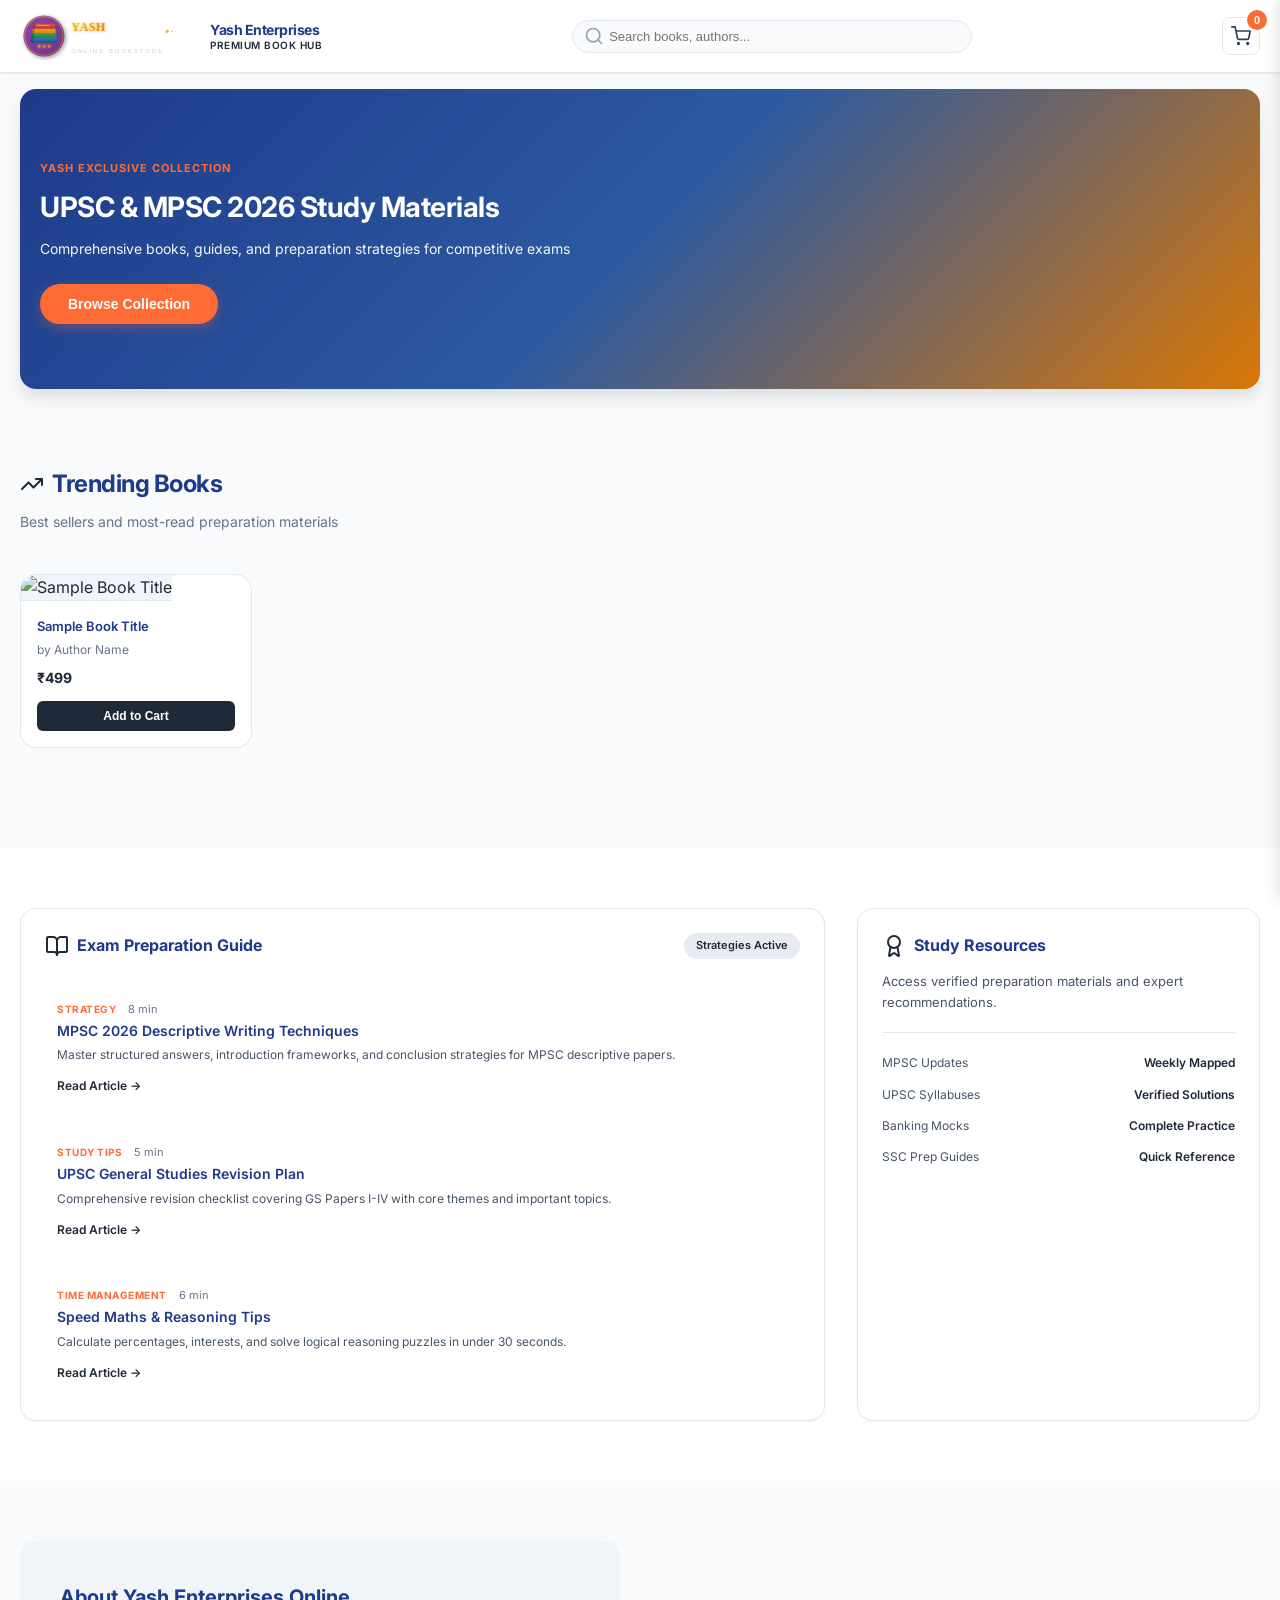
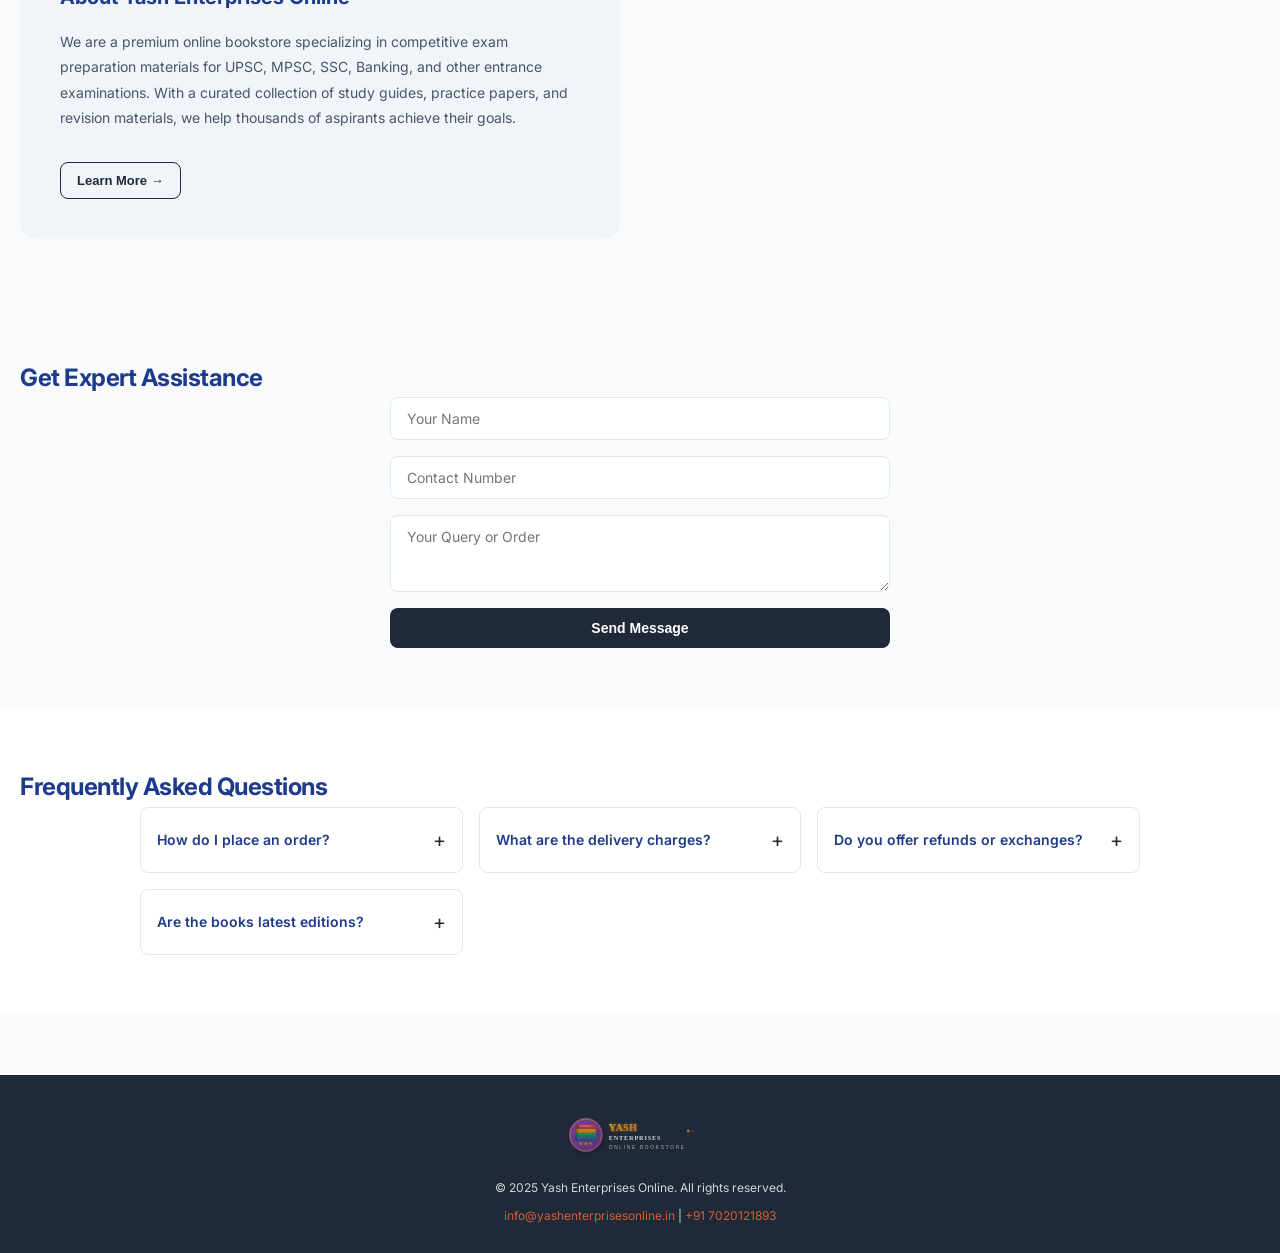
==== commit 6492df18: "removed extera lines" ====
--- a/index.html
+++ b/index.html
@@ -30,7 +30,6 @@
       </div>
 
       <div class="header-actions">
-        <button class="lang-btn">हिंदी</button>
         <button class="cart-btn" onclick="toggleCart()">
           <svg xmlns="http://www.w3.org/2000/svg" width="20" height="20" viewBox="0 0 24 24" fill="none" stroke="currentColor" stroke-width="2" stroke-linecap="round" stroke-linejoin="round"><circle cx="9" cy="21" r="1"></circle><circle cx="20" cy="21" r="1"></circle><path d="M1 1h4l2.68 13.39a2 2 0 0 0 2 1.61h9.72a2 2 0 0 0 2-1.61L23 6H6"></path></svg>
           <span class="cart-count" id="cartCount">0</span>
@@ -61,14 +60,6 @@
         Trending Books
       </h2>
       <p class="section-desc">Best sellers and most-read preparation materials</p>
-    </div>
-
-    <div class="filter-tabs">
-      <button class="tab-btn active" onclick="filterBooks('All')">All Books</button>
-      <button class="tab-btn" onclick="filterBooks('UPSC')">UPSC</button>
-      <button class="tab-btn" onclick="filterBooks('MPSC')">MPSC</button>
-      <button class="tab-btn" onclick="filterBooks('SSC')">SSC</button>
-      <button class="tab-btn" onclick="filterBooks('Banking')">Banking</button>
     </div>
 
     <div class="books-grid" id="booksGrid"></div>
@@ -441,24 +432,6 @@
   </div>
 </section>
 
-<!-- CONTACT -->
-<section class="contact" id="contact">
-  <h2 class="section-title">Get In Touch</h2>
-  <div class="contact-grid">
-    <div class="contact-info">
-      <div class="info-item"><i class="fas fa-envelope"></i><a href="mailto:info@yashenterprisesonline.in">info@yashenterprisesonline.in</a></div>
-      <div class="info-item"><i class="fas fa-phone"></i><a href="tel:7020121893">+91 7020121893</a></div>
-      <div class="info-item"><i class="fas fa-map-marker-alt"></i><span>India</span></div>
-    </div>
-    <form class="contact-form" onsubmit="submitForm(event)">
-      <input type="text" placeholder="Your Name" required/>
-      <input type="email" placeholder="Your Email" required/>
-      <textarea placeholder="Your Message" rows="4" required></textarea>
-      <button type="submit" class="btn-primary">Send Message</button>
-    </form>
-  </div>
-</section>
-
 <!-- FOOTER -->
 <footer>
   <img src="logo.svg" alt="Yash Enterprises Online" class="footer-logo"/>
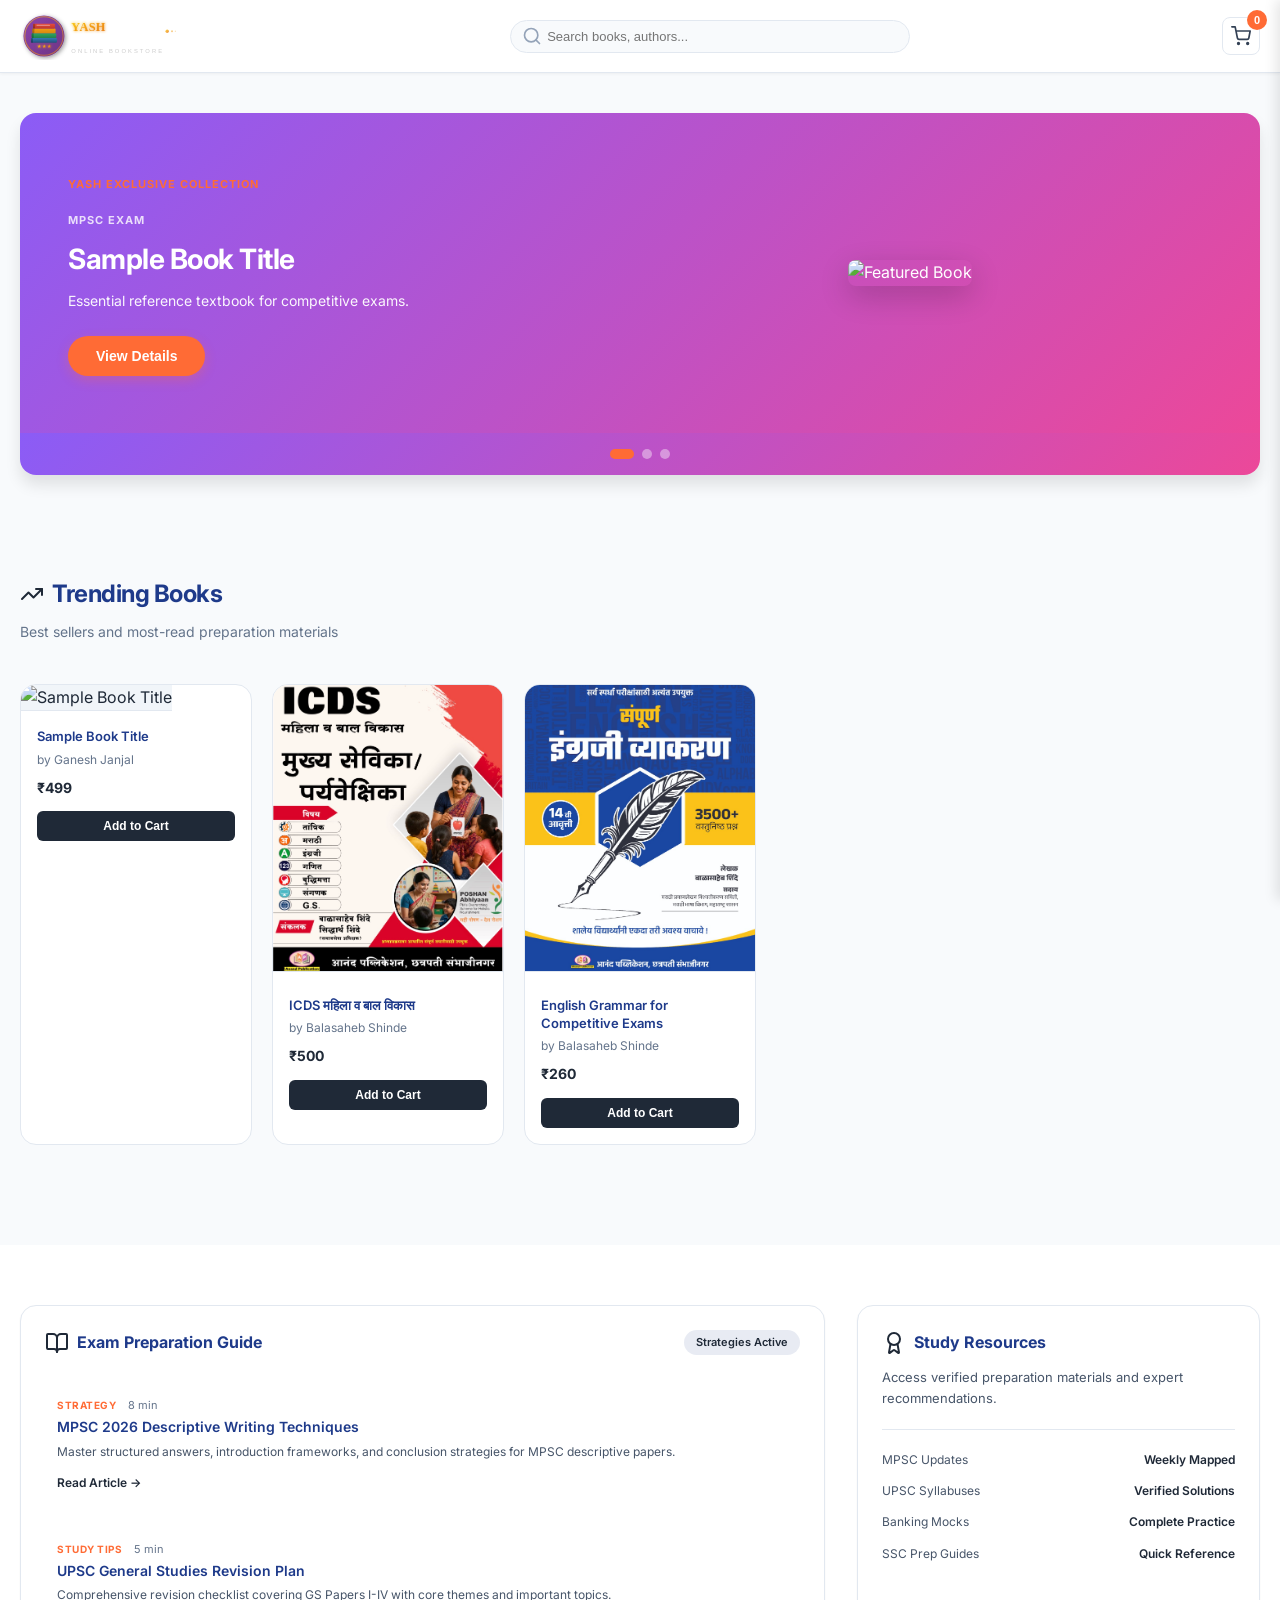
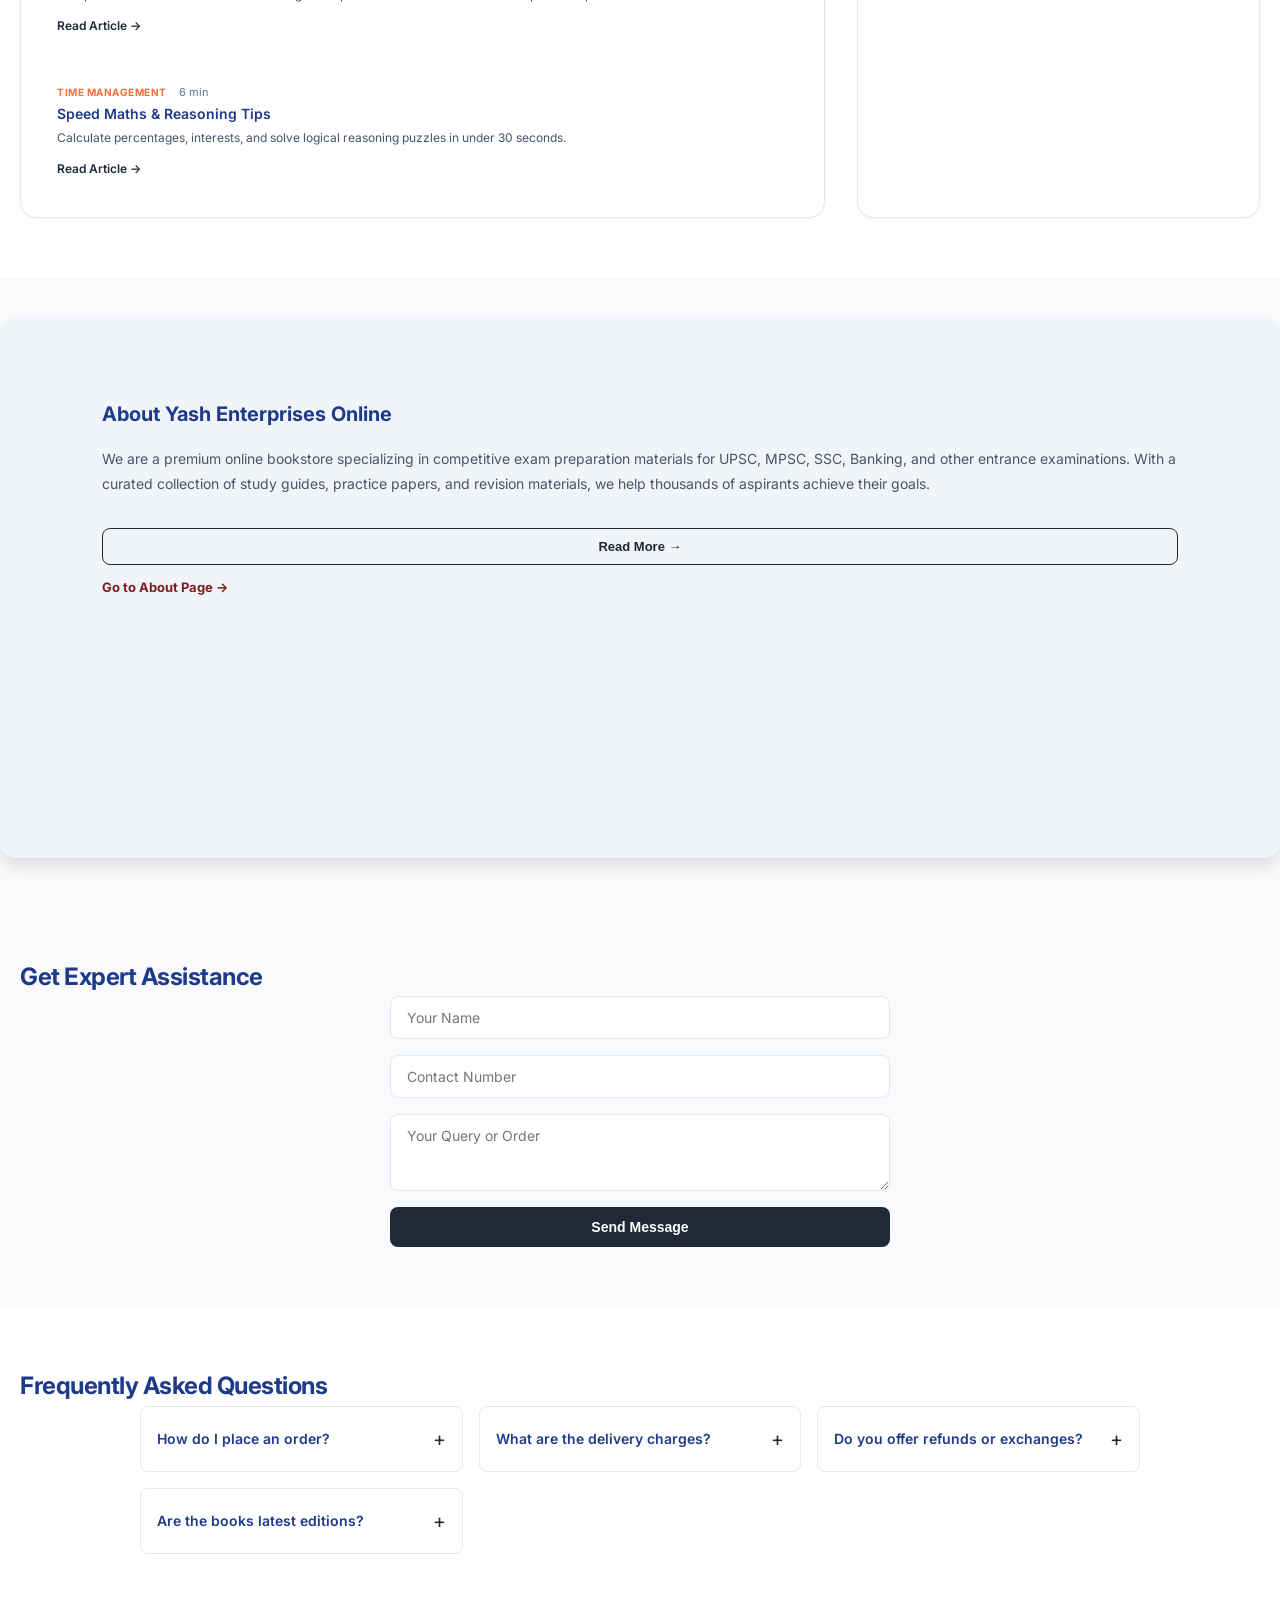
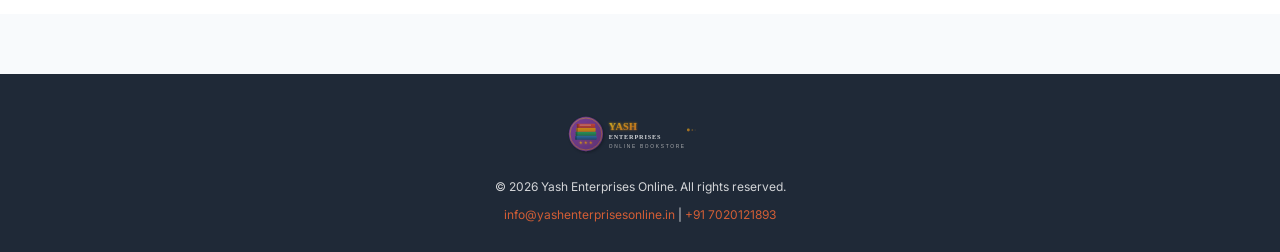
==== commit 5338dd74: "updated" ====
--- a/index.html
+++ b/index.html
@@ -18,12 +18,12 @@
     <div class="header-content">
       <a href="#" class="logo-section">
         <img src="logo.svg" alt="Yash Enterprises" class="logo"/>
-        <div class="logo-text">
+        <!--<div class="logo-text">
           <h1 class="brand-name">Yash Enterprises</h1>
           <p class="brand-tagline">Premium Book Hub</p>
-        </div>
+        </div>-->
       </a>
-      
+
       <div class="search-wrapper">
         <svg class="search-icon" xmlns="http://www.w3.org/2000/svg" width="20" height="20" viewBox="0 0 24 24" fill="none" stroke="currentColor" stroke-width="2" stroke-linecap="round" stroke-linejoin="round"><circle cx="11" cy="11" r="8"></circle><path d="m21 21-4.35-4.35"></path></svg>
         <input type="text" id="searchInput" class="search-input" placeholder="Search books, authors..." oninput="searchBooks(this.value)"/>
@@ -40,7 +40,7 @@
 </header>
 
 <!-- HERO BANNER -->
-<section class="hero-banner">
+<!--<section class="hero-banner">
   <div class="banner-content">
     <div class="banner-text">
       <span class="banner-badge">Yash Exclusive Collection</span>
@@ -49,6 +49,23 @@
       <button class="btn-browse">Browse Collection</button>
     </div>
   </div>
+</section>-->
+
+<!-- ROTATING FEATURED BOOK BANNER -->
+<section class="rotating-book-banner">
+  <div class="banner-container">
+    <div class="banner-text-side">
+      <span class="banner-badge">Yash Exclusive Collection</span></br>
+      <span class="banner-label" id="bannerLabel">YASH EXCLUSIVE MATERIALS</span>
+      <h3 class="banner-book-title" id="bannerTitle">Book Title</h3>
+      <p class="banner-book-desc" id="bannerDesc">Book description here</p>
+      <button class="btn-banner" onclick="viewCurrentBannerBook()">View Details</button>
+    </div>
+    <div class="banner-image-side">
+      <img src="" alt="Featured Book" class="banner-book-img" id="bannerImg"/>
+    </div>
+  </div>
+  <div class="banner-indicators" id="bannerIndicators"></div>
 </section>
 
 <!-- FEATURED BOOKS SECTION -->
@@ -148,9 +165,10 @@
   <div class="cart-items" id="cartItems"></div>
   <div class="cart-footer">
     <div class="cart-totals">
-      <div class="cart-total-row"><span>Subtotal</span><strong id="cartTotal">₹0</strong></div>
-      <div class="cart-total-row delivery-row"><span>Delivery</span><strong id="cartDelivery">₹0</strong></div>
-      <div class="cart-total-row grand-row"><span>Grand Total</span><strong id="cartGrand">₹0</strong></div>
+    <div class="cart-total-row"><span>Books Subtotal</span><strong id="cartTotal">₹0</strong></div>
+    <div class="cart-total-row"><span>Handling Charges</span><strong id="cartHandling">₹0</strong></div>
+    <div class="cart-total-row"><span>Courier Charges</span><strong id="cartCourier">₹0</strong></div>
+    <div class="cart-total-row grand-row"><span>Grand Total</span><strong id="cartGrand">₹0</strong></div>
     </div>
     <button class="btn-checkout" onclick="openCheckout()"><i class="fas fa-lock"></i> Proceed to Checkout</button>
   </div>
@@ -180,9 +198,10 @@
       </div>
       <div class="order-review-list" id="orderReviewList"></div>
       <div class="order-summary-box">
-        <div class="sum-row"><span>Subtotal</span><b id="rev-sub">₹0</b></div>
-        <div class="sum-row"><span>Delivery Charges</span><b id="rev-del">₹0</b></div>
-        <div class="sum-row total-sum"><span>Total Payable</span><b id="rev-total">₹0</b></div>
+      <div class="sum-row"><span>Books Subtotal</span><b id="rev-sub">₹0</b></div>
+      <div class="sum-row"><span>Handling Charges</span><b id="rev-handling">₹0</b></div>
+      <div class="sum-row"><span>Courier Charges</span><b id="rev-courier">₹0</b></div>
+      <div class="sum-row total-sum"><span>Total Payable</span><b id="rev-total">₹0</b></div>
       </div>
       <button class="btn-next" onclick="goStep(2)">Continue to Delivery <i class="fas fa-arrow-right"></i></button>
     </div>
@@ -257,33 +276,6 @@
           <label>Delivery Instructions</label>
           <textarea id="instructions" rows="2" placeholder="Any special delivery instructions..."></textarea>
         </div>
-        <div class="delivery-options">
-          <p class="delivery-label">Delivery Type</p>
-          <label class="delivery-opt">
-            <input type="radio" name="delivery" value="standard" checked onchange="updateDelivery(this.value)"/>
-            <div class="opt-box">
-              <i class="fas fa-truck"></i>
-              <div><b>Standard Delivery</b><small>5–7 business days</small></div>
-              <span class="opt-price">₹49</span>
-            </div>
-          </label>
-          <label class="delivery-opt">
-            <input type="radio" name="delivery" value="express" onchange="updateDelivery(this.value)"/>
-            <div class="opt-box">
-              <i class="fas fa-bolt"></i>
-              <div><b>Express Delivery</b><small>2–3 business days</small></div>
-              <span class="opt-price">₹99</span>
-            </div>
-          </label>
-          <label class="delivery-opt">
-            <input type="radio" name="delivery" value="free" onchange="updateDelivery(this.value)"/>
-            <div class="opt-box">
-              <i class="fas fa-gift"></i>
-              <div><b>Free Delivery</b><small>Orders above ₹999 · 7–10 days</small></div>
-              <span class="opt-price free">FREE</span>
-            </div>
-          </label>
-        </div>
       </form>
       <button class="btn-next" onclick="validateDelivery()">Continue to Payment <i class="fas fa-arrow-right"></i></button>
     </div>
@@ -336,8 +328,9 @@
 
         <!-- Pay summary -->
         <div class="pay-summary">
-          <div class="sum-row"><span>Subtotal</span><b id="pay-sub">₹0</b></div>
-          <div class="sum-row"><span>Delivery</span><b id="pay-del">₹0</b></div>
+          <div class="sum-row"><span>Books Subtotal</span><b id="pay-sub">₹0</b></div>
+          <div class="sum-row"><span>Handling Charges</span><b id="pay-handling">₹0</b></div>
+          <div class="sum-row"><span>Courier Charges</span><b id="pay-courier">₹0</b></div>
           <div class="sum-row total-sum"><span>Total Payable</span><b id="pay-total">₹0</b></div>
         </div>
 
@@ -367,7 +360,10 @@
     <div class="about-box">
       <h2>About Yash Enterprises Online</h2>
       <p>We are a premium online bookstore specializing in competitive exam preparation materials for UPSC, MPSC, SSC, Banking, and other entrance examinations. With a curated collection of study guides, practice papers, and revision materials, we help thousands of aspirants achieve their goals.</p>
-      <button class="btn-secondary">Learn More →</button>
+      <div class="about-actions">
+        <button class="btn-secondary">Read More →</button>
+        <a href="/about" class="about-link">Go to About Page →</a>
+      </div>
     </div>
   </div>
 </section>
@@ -432,10 +428,74 @@
   </div>
 </section>
 
+<!-- BOOK DETAILS MODAL -->
+<div class="book-modal" id="bookModal" style="display:none;">
+  <div class="modal-overlay" onclick="closeBook()"></div>
+  <div class="modal-content">
+    <div class="modal-header">
+      <h3>Quick View</h3>
+      <button class="modal-close" onclick="closeBook()">&times;</button>
+    </div>
+
+    <div class="modal-body">
+      <div class="modal-left">
+        <img id="modalImg" src="" alt="Book cover"/>
+      </div>
+      <div class="modal-right">
+        <div class="modal-meta"><span class="badge" id="modalBadge">Category</span></div>
+        <h2 id="modalTitle">Book Title</h2>
+
+        <div class="modal-submeta">
+          <span class="modal-author" id="modalAuthor">by Someone</span>
+          <span class="modal-rating" id="modalRating">★ 4.9</span>
+          <span class="modal-reviews" id="modalReviews">(120 reviews)</span>
+        </div>
+
+        <div class="modal-price-row">
+          <div class="modal-price">₹<span id="modalPrice">0</span></div>
+          <div class="modal-oldprice" id="modalOldPrice">₹0</div>
+          <div class="modal-stock" id="modalStock">IN STOCK & READY TO SHIP</div>
+        </div>
+
+        <div class="modal-specs">
+          <div><strong>Publisher:</strong> <span id="modalPublisher"></span></div>
+          <div><strong>Pages:</strong> <span id="modalPages"></span></div>
+          <div><strong>ISBN:</strong> <span id="modalISBN"></span></div>
+        </div>
+
+        <h4>Book Description</h4>
+        <p id="modalDesc">Short description goes here.</p>
+
+        <h4>Key Highlights</h4>
+        <ul id="modalHighlights">
+          <li>Updated for 2026</li>
+          <li>Practice sets included</li>
+        </ul>
+
+        <div class="modal-footer-note">100% Genuine Exam Books • Direct Dispatch from Anand Publications</div>
+      </div>
+    </div>
+
+    <div class="modal-footer">
+      <div class="quantity-row">
+        <label>Quantity:</label>
+        <button onclick="adjustQty(-1)">-</button>
+        <span id="modalQty">1</span>
+        <button onclick="adjustQty(1)">+</button>
+      </div>
+      <div class="modal-actions-fixed">
+        <button class="btn-add" id="modalAddBtn" onclick="addToCartFromModal()"><i class="fas fa-shopping-cart"></i> ADD TO CART</button>
+        <button class="btn-viewmore" id="modalViewMore">VIEW MORE</button>
+        <button class="btn-go-cart" onclick="goToCart()">GO TO CART</button>
+      </div>
+    </div>
+  </div>
+</div>
+
 <!-- FOOTER -->
 <footer>
   <img src="logo.svg" alt="Yash Enterprises Online" class="footer-logo"/>
-  <p>© 2025 Yash Enterprises Online. All rights reserved.</p>
+  <p>© 2026 Yash Enterprises Online. All rights reserved.</p>
   <p><a href="mailto:info@yashenterprisesonline.in">info@yashenterprisesonline.in</a> | <a href="tel:7020121893">+91 7020121893</a></p>
 </footer>
 
--- a/style.css
+++ b/style.css
@@ -282,6 +282,172 @@
   box-shadow: 0 6px 20px rgba(255, 107, 53, 0.4);
 }
 
+/* ==================== ROTATING BOOK BANNER ==================== */
+.rotating-book-banner {
+  position: relative;
+  overflow: hidden;
+  margin: 40px 20px;
+  border-radius: var(--border-radius-lg);
+  box-shadow: var(--shadow-lg);
+}
+
+.banner-container {
+  display: flex;
+  align-items: center;
+  justify-content: space-between;
+  gap: 40px;
+  padding: 48px;
+  background: linear-gradient(135deg, #8b5cf6 0%, #ec4899 100%);
+  color: var(--color-white);
+  min-height: 320px;
+  animation: fadeIn 0.6s ease-in-out;
+}
+
+@keyframes fadeIn {
+  from {
+    opacity: 0;
+  }
+  to {
+    opacity: 1;
+  }
+}
+
+.banner-text-side {
+  flex: 1;
+  max-width: 500px;
+  animation: slideInLeft 0.6s ease-out;
+}
+
+@keyframes slideInLeft {
+  from {
+    opacity: 0;
+    transform: translateX(-30px);
+  }
+  to {
+    opacity: 1;
+    transform: translateX(0);
+  }
+}
+
+.banner-label {
+  display: inline-block;
+  font-size: 11px;
+  font-weight: 700;
+  letter-spacing: 1px;
+  text-transform: uppercase;
+  color: rgba(255, 255, 255, 0.8);
+  margin-bottom: 12px;
+}
+
+.banner-book-title {
+  font-size: 28px;
+  font-weight: 700;
+  line-height: 1.3;
+  margin-bottom: 12px;
+  letter-spacing: -0.5px;
+}
+
+.banner-book-desc {
+  font-size: 14px;
+  margin-bottom: 24px;
+  opacity: 0.95;
+  line-height: 1.6;
+}
+
+.btn-banner {
+  padding: 12px 28px;
+  background: var(--color-brand-accent);
+  color: var(--color-white);
+  border: none;
+  border-radius: 24px;
+  font-weight: 600;
+  font-size: 14px;
+  cursor: pointer;
+  transition: all 0.3s ease;
+  box-shadow: 0 4px 12px rgba(255, 107, 53, 0.3);
+}
+
+.btn-banner:hover {
+  transform: translateY(-2px);
+  box-shadow: 0 6px 20px rgba(255, 107, 53, 0.4);
+}
+
+.banner-image-side {
+  flex: 1;
+  display: flex;
+  align-items: center;
+  justify-content: center;
+  animation: slideInRight 0.6s ease-out;
+}
+
+@keyframes slideInRight {
+  from {
+    opacity: 0;
+    transform: translateX(30px);
+  }
+  to {
+    opacity: 1;
+    transform: translateX(0);
+  }
+}
+
+.banner-book-img {
+  max-width: 100%;
+  height: auto;
+  max-height: 280px;
+  border-radius: 8px;
+  box-shadow: 0 10px 30px rgba(0, 0, 0, 0.2);
+}
+
+.banner-indicators {
+  display: flex;
+  justify-content: center;
+  gap: 8px;
+  padding: 16px 0 0 0;
+  background: linear-gradient(135deg, #8b5cf6 0%, #ec4899 100%);
+  padding-bottom: 16px;
+}
+
+.banner-indicator {
+  width: 10px;
+  height: 10px;
+  border-radius: 50%;
+  background: rgba(255, 255, 255, 0.4);
+  cursor: pointer;
+  transition: all 0.3s ease;
+}
+
+.banner-indicator.active {
+  background: var(--color-brand-accent);
+  width: 24px;
+  border-radius: 5px;
+}
+
+@media (max-width: 768px) {
+  .banner-container {
+    flex-direction: column;
+    padding: 32px 20px;
+    gap: 24px;
+    min-height: auto;
+  }
+
+  .banner-text-side {
+    max-width: 100%;
+  }
+
+  .banner-book-title {
+    font-size: 22px;
+  }
+
+  .banner-image-side {
+    width: 100%;
+  }
+
+  .banner-book-img {
+    max-height: 240px;
+  }
+}
+
 /* ==================== FEATURED SECTION ==================== */
 .featured-section {
   padding: 60px 0;
@@ -363,12 +529,56 @@
 }
 
 .book-card {
+  position: relative; /* enable overlay positioning */
   background: var(--color-white);
   border: 1px solid var(--color-slate-200);
   border-radius: var(--border-radius-lg);
   overflow: hidden;
   transition: all 0.3s ease;
   cursor: pointer;
+}
+
+.book-thumb {
+  position: relative;
+  overflow: hidden;
+}
+
+.quick-view {
+  position: absolute;
+  left: 50%;
+  bottom: 12px;
+  transform: translateX(-50%) translateY(6px);
+  width: calc(100% - 28px); /* nearly full width of thumbnail */
+  max-width: 260px;
+  text-align: center;
+  background: rgba(255,255,255,0.95);
+  border: 1px solid rgba(0,0,0,0.06);
+  color: #9b1d1d; /* deep red to match example */
+  padding: 10px 14px;
+  border-radius: 999px;
+  font-weight: 800;
+  font-size: 14px;
+  box-shadow: 0 6px 18px rgba(0,0,0,0.08);
+  opacity: 0;
+  transition: all 0.22s ease;
+  cursor: pointer;
+  z-index: 2;
+}
+
+.book-card:hover .quick-view {
+  opacity: 1;
+  transform: translateX(-50%) translateY(0);
+}
+
+/* ensure quick-view visible on small screens */
+@media (max-width: 520px) {
+  .quick-view {
+    opacity: 1;
+    transform: translateX(-50%) translateY(0);
+    max-width: none;
+    width: calc(100% - 20px);
+    left: 50%;
+  }
 }
 
 .book-card:hover {
@@ -630,14 +840,221 @@
 
 /* ==================== ABOUT SECTION ==================== */
 .about-section {
-  padding: 60px 0;
-}
+  padding: 40px 0; /* slightly reduced outer padding because box becomes large */
+}
+
+/* ==================== BOOK DETAILS MODAL ==================== */
+.book-modal {
+  position: fixed;
+  inset: 0;
+  z-index: 1200;
+  display: flex;
+  align-items: center;
+  justify-content: center;
+}
+
+.book-modal .modal-overlay {
+  position: absolute;
+  inset: 0;
+  background: rgba(0,0,0,0.4);
+}
+
+.book-modal .modal-content {
+  position: relative;
+  width: min(920px, 95%);
+  background: var(--color-white);
+  border-radius: 10px;
+  padding: 0; /* header/body/footer will provide spacing */
+  box-shadow: 0 20px 40px rgba(0,0,0,0.12);
+  display: flex;
+  flex-direction: column;
+  z-index: 1201;
+  max-height: 85vh;
+  overflow: hidden; /* inner sections handle scrolling */
+}
+
+.modal-header {
+  display: flex;
+  align-items: center;
+  justify-content: space-between;
+  padding: 12px 18px;
+  border-bottom: 1px solid var(--color-slate-200);
+  background: var(--color-white);
+}
+
+.modal-header h3 { margin:0; font-size:18px; color:var(--color-brand-dark); }
+
+.modal-body {
+  display: flex;
+  gap: 18px;
+  padding: 18px;
+  overflow: hidden;
+  flex: 1 1 auto;
+}
+
+.modal-left { flex: 1 1 60%; display:flex; align-items:flex-start; justify-content:center; }
+.modal-right { flex: 1 1 40%; overflow-y: auto; padding-right: 8px; }
+
+/* Ensure right column scrolls while header/footer stay visible */
+.modal-right::-webkit-scrollbar { width: 8px; }
+.modal-right::-webkit-scrollbar-thumb { background: var(--color-slate-200); border-radius: 8px; }
+
+.modal-footer {
+  border-top: 1px solid var(--color-slate-200);
+  padding: 12px 18px;
+  background: var(--color-white);
+  display: flex;
+  align-items: center;
+  justify-content: space-between;
+  gap: 12px;
+}
+
+.modal-actions-fixed { display:flex; gap:12px; align-items:center; }
+
+.quantity-row { display:flex; align-items:center; gap:8px; color:var(--color-slate-600); }
+.quantity-row button { width:32px; height:32px; border-radius:6px; border:1px solid var(--color-slate-200); background:var(--color-white); cursor:pointer; }
+
+/* ensure image doesn't force modal height */
+.modal-left img { width:100%; max-width:520px; max-height:68vh; object-fit:contain; border-radius:6px; }
+
+@media (max-width: 900px) {
+  .modal-body { flex-direction:column; }
+  .modal-left, .modal-right { flex: none; width:100%; }
+  .modal-right { max-height: 36vh; }
+  .modal-left img { max-height: 40vh; }
+}
+
+/* ==================== PRODUCT PAGE ==================== */
+.product-page { padding: 36px 20px 80px; }
+.product-grid { display:grid; grid-template-columns: 1fr 1fr; gap:32px; align-items:start; }
+.product-left img { width:100%; border-radius:8px; max-height:80vh; object-fit:contain; }
+.product-right { padding:8px 12px; }
+.back-link { display:inline-block; color:var(--color-slate-700); text-decoration:none; margin-bottom:8px; font-weight:600; }
+.back-link:hover { text-decoration:underline; }
+.product-title { font-size:26px; margin:6px 0; color:var(--color-brand-dark); }
+.product-author { color:var(--color-slate-600); margin-bottom:10px; }
+.product-price { font-size:28px; color:#9b1d1d; font-weight:800; }
+.product-oldprice { color:var(--color-slate-400); text-decoration:line-through; margin-left:10px; }
+.product-stock { background:#e6f6ea; color:#116530; padding:6px 8px; border-radius:6px; display:inline-block; margin-left:12px; }
+.product-specs { margin:12px 0; color:var(--color-slate-600); }
+.product-desc { color:var(--color-slate-600); line-height:1.6; }
+.product-highlights { color:var(--color-slate-600); margin-left:16px; }
+.product-actions { display:flex; gap:16px; align-items:center; margin-top:18px; }
+.product-actions .qty { display:flex; gap:8px; align-items:center; }
+.action-buttons { display:flex; gap:12px; }
+
+@media (max-width: 880px) {
+  .product-grid { grid-template-columns: 1fr; }
+  .product-left img { max-height:50vh; }
+}
+
+.modal-close {
+  position: absolute;
+  right: 12px;
+  top: 8px;
+  border: none;
+  background: transparent;
+  font-size: 26px;
+  color: var(--color-slate-600);
+  cursor: pointer;
+}
+
+.modal-left {
+  flex: 1 1 60%;                /* larger image area */
+  display: flex;
+  align-items: center;
+  justify-content: center;
+}
+
+.modal-left img {
+  width: 100%;
+  max-width: 520px;            /* larger image */
+  max-height: 74vh;           /* keep image within viewport */
+  height: auto;
+  object-fit: contain;
+  border-radius: 8px;
+  box-shadow: var(--shadow-sm);
+}
+
+.modal-right {
+  flex: 1 1 40%;               /* smaller details column */
+  padding: 8px 6px;
+  display: flex;
+  flex-direction: column;
+  gap: 10px;
+}
+
+.modal-submeta { display:flex; gap:10px; align-items:center; color:var(--color-slate-600); font-size:13px; }
+.modal-specs { display:flex; gap:12px; flex-direction:column; color:var(--color-slate-600); font-size:13px; margin-top:6px; }
+
+.btn-go-cart { background:#1f2937; color:white; border:none; padding:12px; border-radius:8px; font-weight:700; cursor:pointer; }
+.btn-viewmore { display:inline-block; text-decoration:none; color:var(--color-brand-navy); font-weight:700; padding:10px 0; }
+
+.modal-meta .badge {
+  display: inline-block;
+  padding: 6px 10px;
+  background: rgba(30,58,138,0.08);
+  color: var(--color-brand-navy);
+  border-radius: 8px;
+  font-weight: 700;
+  font-size: 12px;
+}
+
+.modal-right h2 {
+  margin: 0;
+  font-size: 24px;
+  color: var(--color-brand-dark);
+}
+
+.modal-author {
+  font-size: 13px;
+  color: var(--color-slate-600);
+}
+
+.modal-rating { color: #b77900; font-weight:700; }
+
+.modal-price-row { display:flex; align-items:center; gap:12px; }
+.modal-price { font-size:28px; font-weight:800; color:#9b1d1d; }
+.modal-oldprice { text-decoration:line-through; color:var(--color-slate-400); }
+.modal-stock { background:#e6f6ea; color:#116530; padding:6px 8px; border-radius:6px; font-weight:700; font-size:12px; }
+
+.modal-right h4 { margin:12px 0 6px; font-size:13px; color:var(--color-slate-600); letter-spacing:0.6px; }
+.modal-right ul { margin-left:16px; color:var(--color-slate-600); }
+
+.modal-actions { display:flex; flex-direction:column; gap:12px; margin-top:6px; }
+.btn-add { background:#8b1f1f; color:white; border:none; padding:14px; border-radius:10px; font-weight:800; cursor:pointer; box-shadow: 0 6px 14px rgba(139,31,31,0.15); }
+.btn-buy { background:#f59e0b; color:#111827; border:none; padding:14px; border-radius:10px; font-weight:800; cursor:pointer; }
+.btn-preview { background:var(--color-slate-100); color:var(--color-slate-600); border:none; padding:12px; border-radius:8px; cursor:pointer; }
+
+.modal-footer-note { font-size:13px; color:var(--color-slate-500); margin-top:8px; }
+
+@media (max-width: 900px) {
+  .modal-content { flex-direction: column; padding:18px; }
+  .modal-left img { max-width: 260px; }
+}
+
+/* Make images and titles clickable in the grid */
+.book-image, .book-title { cursor: pointer; }
 
 .about-box {
   background: var(--color-slate-100);
   border-radius: var(--border-radius-lg);
-  padding: 40px;
-  max-width: 600px;
+  padding: 80px 8vw;          /* bigger padding for roomy layout */
+  width: 100vw;               /* span full viewport width */
+  max-width: none;            /* remove container limit */
+  margin-left: calc(50% - 50vw); /* center full-bleed inside centered container */
+  min-height: 60vh;           /* increase height to occupy more vertical space */
+  box-shadow: var(--shadow-lg);
+}
+
+@media (max-width: 768px) {
+  .about-box {
+    width: calc(100% - 40px);
+    margin-left: 0;
+    padding: 40px;
+    min-height: auto;
+    border-radius: var(--border-radius-lg);
+  }
 }
 
 .about-box h2 {
@@ -652,6 +1069,25 @@
   color: var(--color-slate-600);
   line-height: 1.8;
   margin-bottom: 20px;
+}
+
+.about-actions {
+  margin-top: 12px;
+  display: flex;
+  flex-direction: column;
+  gap: 12px;
+}
+
+.about-link {
+  display: inline-block;
+  font-size: 13px;
+  font-weight: 700;
+  color: #7f1d1d; /* dark red similar to example */
+  text-decoration: none;
+}
+
+.about-link:hover {
+  text-decoration: underline;
 }
 
 /* ==================== CONTACT SECTION ==================== */
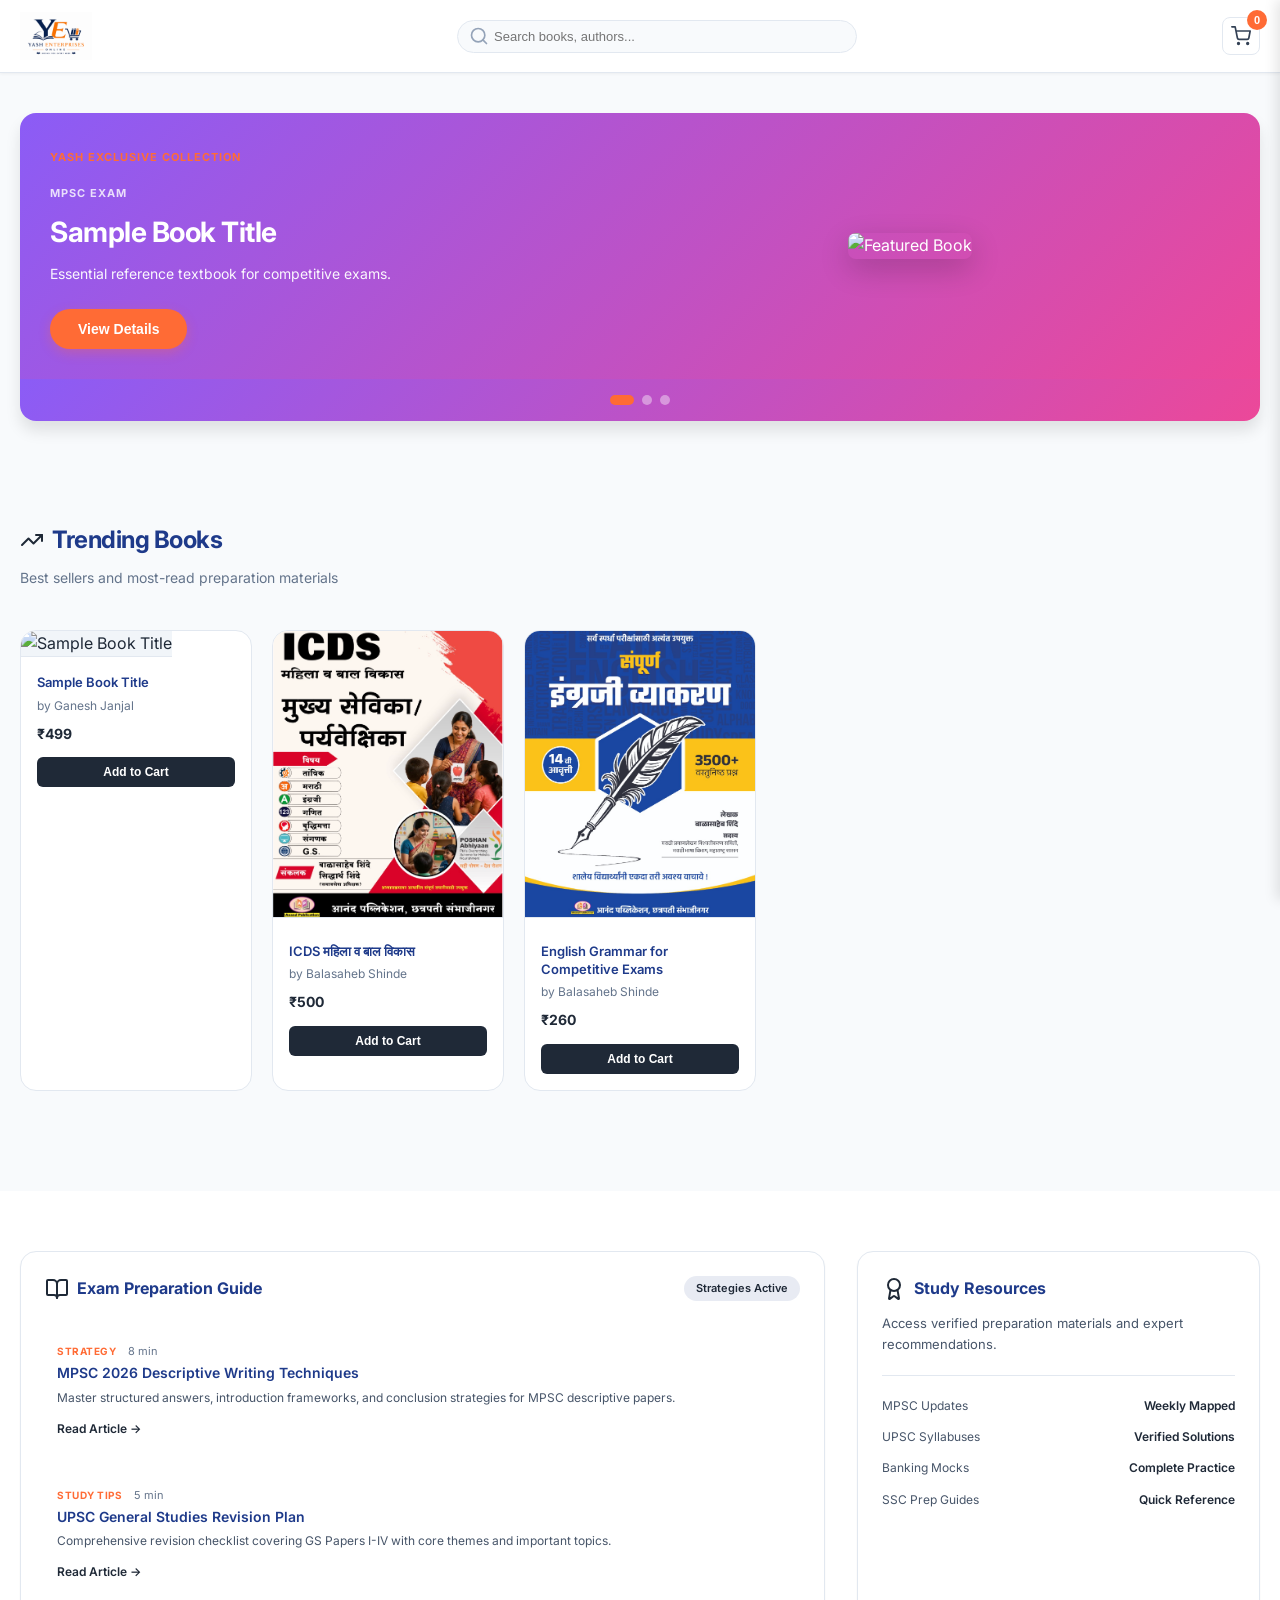
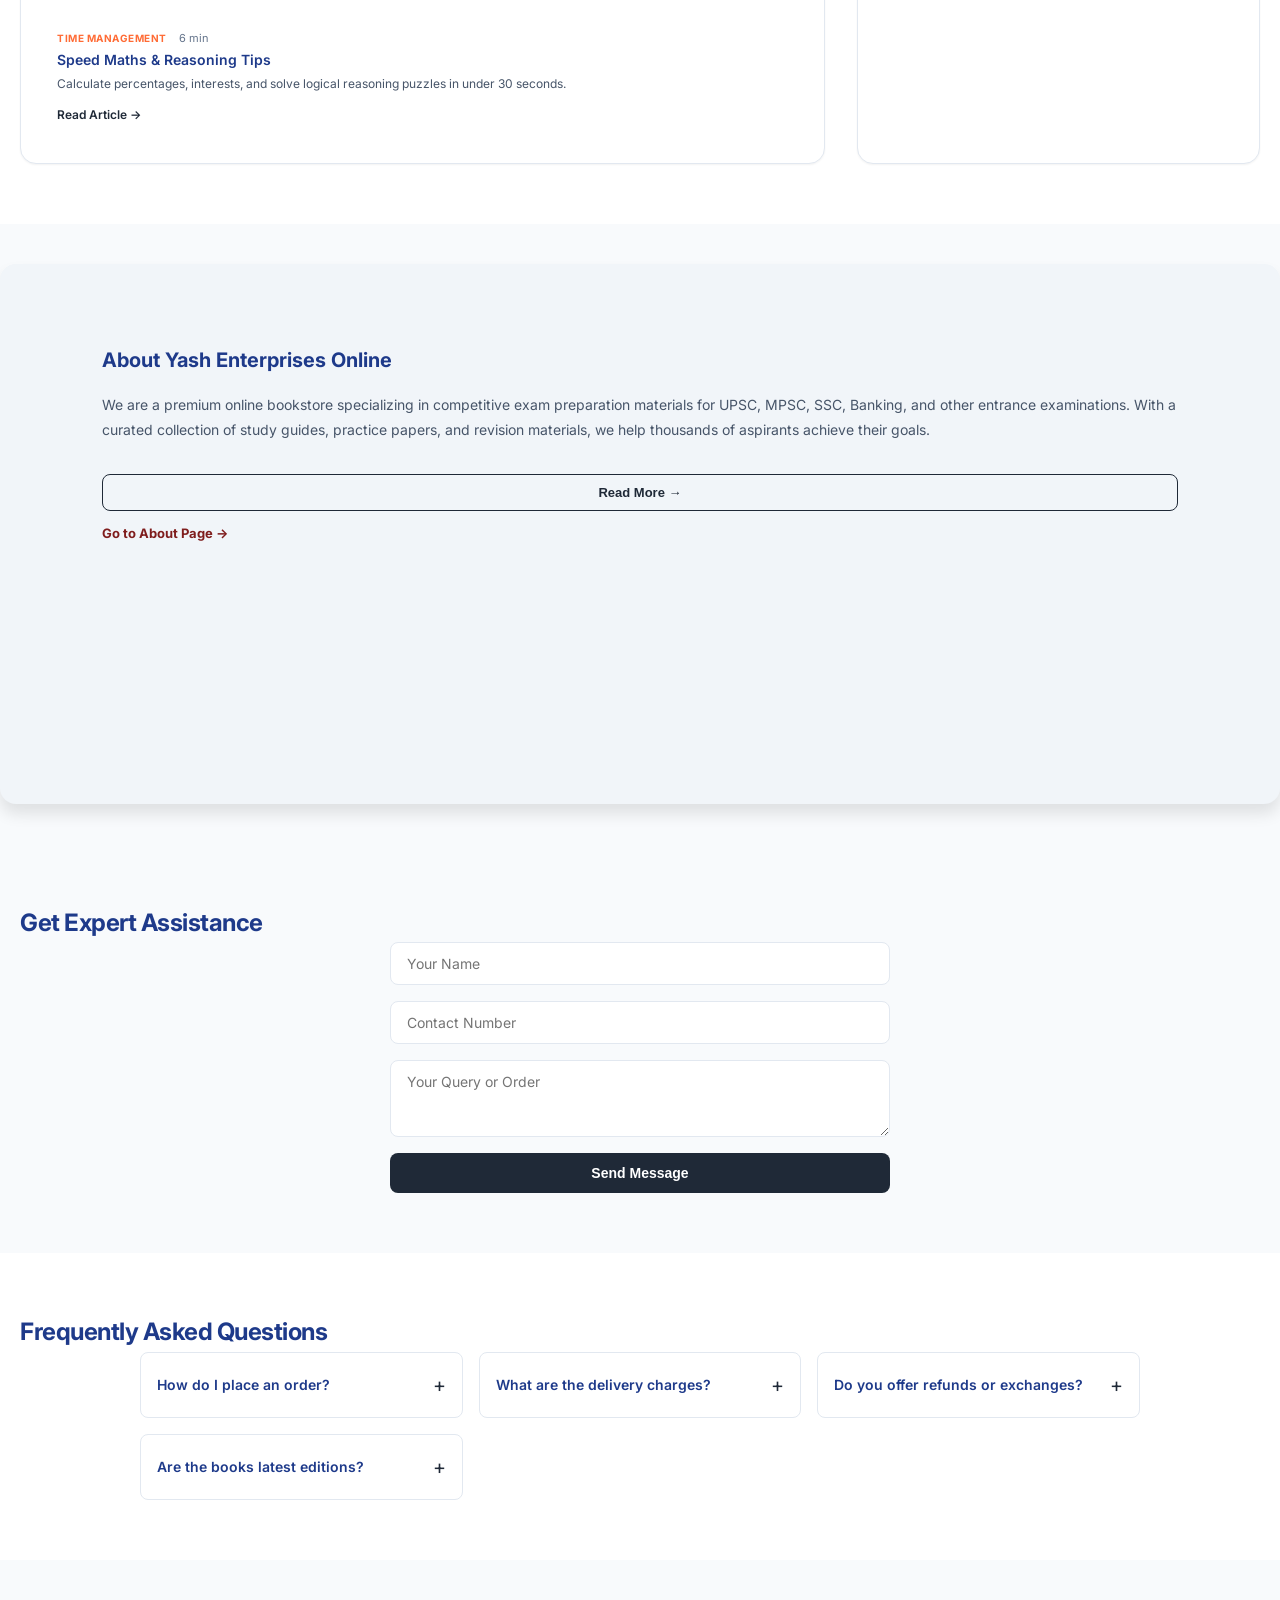
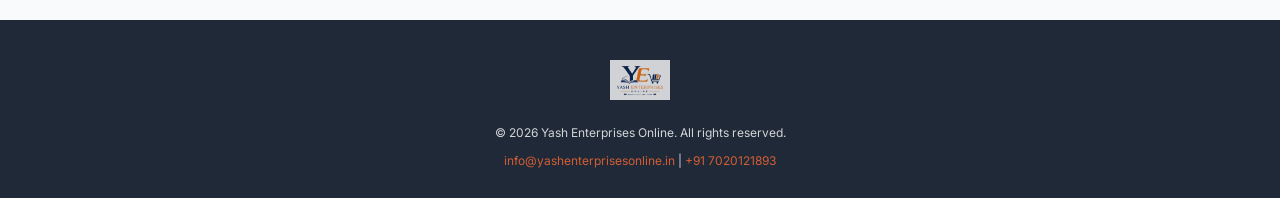
==== commit 1c4aec3f: "updated logo and style" ====
--- a/index.html
+++ b/index.html
@@ -17,7 +17,7 @@
   <div class="container">
     <div class="header-content">
       <a href="#" class="logo-section">
-        <img src="logo.svg" alt="Yash Enterprises" class="logo"/>
+        <img src="logo.png" alt="Yash Enterprises" class="logo"/>
         <!--<div class="logo-text">
           <h1 class="brand-name">Yash Enterprises</h1>
           <p class="brand-tagline">Premium Book Hub</p>
@@ -165,10 +165,7 @@
   <div class="cart-items" id="cartItems"></div>
   <div class="cart-footer">
     <div class="cart-totals">
-    <div class="cart-total-row"><span>Books Subtotal</span><strong id="cartTotal">₹0</strong></div>
-    <div class="cart-total-row"><span>Handling Charges</span><strong id="cartHandling">₹0</strong></div>
-    <div class="cart-total-row"><span>Courier Charges</span><strong id="cartCourier">₹0</strong></div>
-    <div class="cart-total-row grand-row"><span>Grand Total</span><strong id="cartGrand">₹0</strong></div>
+      <div class="cart-total-row grand-row"><span>Books Total</span><strong id="cartTotal">₹0</strong></div>
     </div>
     <button class="btn-checkout" onclick="openCheckout()"><i class="fas fa-lock"></i> Proceed to Checkout</button>
   </div>
@@ -198,10 +195,7 @@
       </div>
       <div class="order-review-list" id="orderReviewList"></div>
       <div class="order-summary-box">
-      <div class="sum-row"><span>Books Subtotal</span><b id="rev-sub">₹0</b></div>
-      <div class="sum-row"><span>Handling Charges</span><b id="rev-handling">₹0</b></div>
-      <div class="sum-row"><span>Courier Charges</span><b id="rev-courier">₹0</b></div>
-      <div class="sum-row total-sum"><span>Total Payable</span><b id="rev-total">₹0</b></div>
+        <div class="sum-row total-sum"><span>Books Total</span><b id="rev-sub">₹0</b></div>
       </div>
       <button class="btn-next" onclick="goStep(2)">Continue to Delivery <i class="fas fa-arrow-right"></i></button>
     </div>
@@ -277,6 +271,13 @@
           <textarea id="instructions" rows="2" placeholder="Any special delivery instructions..."></textarea>
         </div>
       </form>
+      <div class="order-summary-box delivery-charge-summary">
+        <p class="charge-summary-title">Order Charges Breakdown</p>
+        <div class="sum-row"><span>Books Subtotal</span><b id="delivery-sub">₹0</b></div>
+        <div class="sum-row"><span>Handling Charges</span><b id="delivery-handling">₹0</b></div>
+        <div class="sum-row"><span>Courier Charges</span><b id="delivery-courier">₹0</b></div>
+        <div class="sum-row total-sum"><span>Grand Total</span><b id="delivery-total">₹0</b></div>
+      </div>
       <button class="btn-next" onclick="validateDelivery()">Continue to Payment <i class="fas fa-arrow-right"></i></button>
     </div>
 
@@ -494,7 +495,7 @@
 
 <!-- FOOTER -->
 <footer>
-  <img src="logo.svg" alt="Yash Enterprises Online" class="footer-logo"/>
+  <img src="logo.png" alt="Yash Enterprises Online" class="footer-logo"/>
   <p>© 2026 Yash Enterprises Online. All rights reserved.</p>
   <p><a href="mailto:info@yashenterprisesonline.in">info@yashenterprisesonline.in</a> | <a href="tel:7020121893">+91 7020121893</a></p>
 </footer>
--- a/style.css
+++ b/style.css
@@ -296,10 +296,10 @@
   align-items: center;
   justify-content: space-between;
   gap: 40px;
-  padding: 48px;
+  padding: 30px;
   background: linear-gradient(135deg, #8b5cf6 0%, #ec4899 100%);
   color: var(--color-white);
-  min-height: 320px;
+  min-height: 150px;
   animation: fadeIn 0.6s ease-in-out;
 }
 
@@ -394,7 +394,7 @@
 .banner-book-img {
   max-width: 100%;
   height: auto;
-  max-height: 280px;
+  max-height: 180px;
   border-radius: 8px;
   box-shadow: 0 10px 30px rgba(0, 0, 0, 0.2);
 }
@@ -925,7 +925,10 @@
 }
 
 /* ==================== PRODUCT PAGE ==================== */
-.product-page { padding: 36px 20px 80px; }
+.product-page { padding: 28px 20px 80px; }
+.back-to-books { display: inline-flex; align-items: center; gap: 10px; margin: 0 0 24px; color: var(--color-slate-600); text-decoration: none; font-size: 14px; font-weight: 500; }
+.back-to-books i { color: var(--color-brand-dark); font-size: 16px; }
+.back-to-books:hover { color: var(--color-brand-navy); }
 .product-grid { display:grid; grid-template-columns: 1fr 1fr; gap:32px; align-items:start; }
 .product-left img { width:100%; border-radius:8px; max-height:80vh; object-fit:contain; }
 .product-right { padding:8px 12px; }
@@ -1371,6 +1374,25 @@
   overflow-y: auto;
 }
 
+.cart-item {
+  display: flex;
+  justify-content: space-between;
+  align-items: center;
+  gap: 12px;
+  padding: 16px;
+  border-bottom: 1px solid var(--color-slate-200);
+}
+
+.cart-item-details { flex: 1; min-width: 0; }
+.cart-item-title { margin: 0 0 4px; font-weight: 600; color: var(--color-brand-dark); }
+.cart-item-price { margin: 0; color: var(--color-slate-600); font-size: 12px; }
+.cart-item-actions { display: flex; align-items: center; gap: 10px; }
+.cart-quantity-controls { display: flex; align-items: center; border: 1px solid var(--color-slate-200); border-radius: 6px; overflow: hidden; }
+.cart-quantity-controls button { width: 28px; height: 28px; padding: 0; border: 0; background: var(--color-slate-50); color: var(--color-brand-dark); cursor: pointer; font-size: 18px; line-height: 1; }
+.cart-quantity-controls button:hover { background: var(--color-slate-100); }
+.cart-quantity-controls span { min-width: 28px; text-align: center; font-size: 14px; font-weight: 600; }
+.remove-cart-item { padding: 2px; border: 0; background: transparent; color: #e74c3c; cursor: pointer; font-size: 22px; line-height: 1; }
+
 .cart-footer {
   padding: 16px;
   border-top: 1px solid var(--color-slate-200);
@@ -1487,6 +1509,9 @@
 .checkout-step {
   padding: 24px;
 }
+
+.delivery-charge-summary { margin-top: 20px; }
+.charge-summary-title { margin: 0 0 10px; color: var(--color-slate-500); font-size: 12px; font-weight: 700; letter-spacing: .04em; text-transform: uppercase; }
 
 .checkout-header {
   display: flex;
@@ -1920,4 +1945,3 @@
     margin: 0 2px;
   }
 }
-
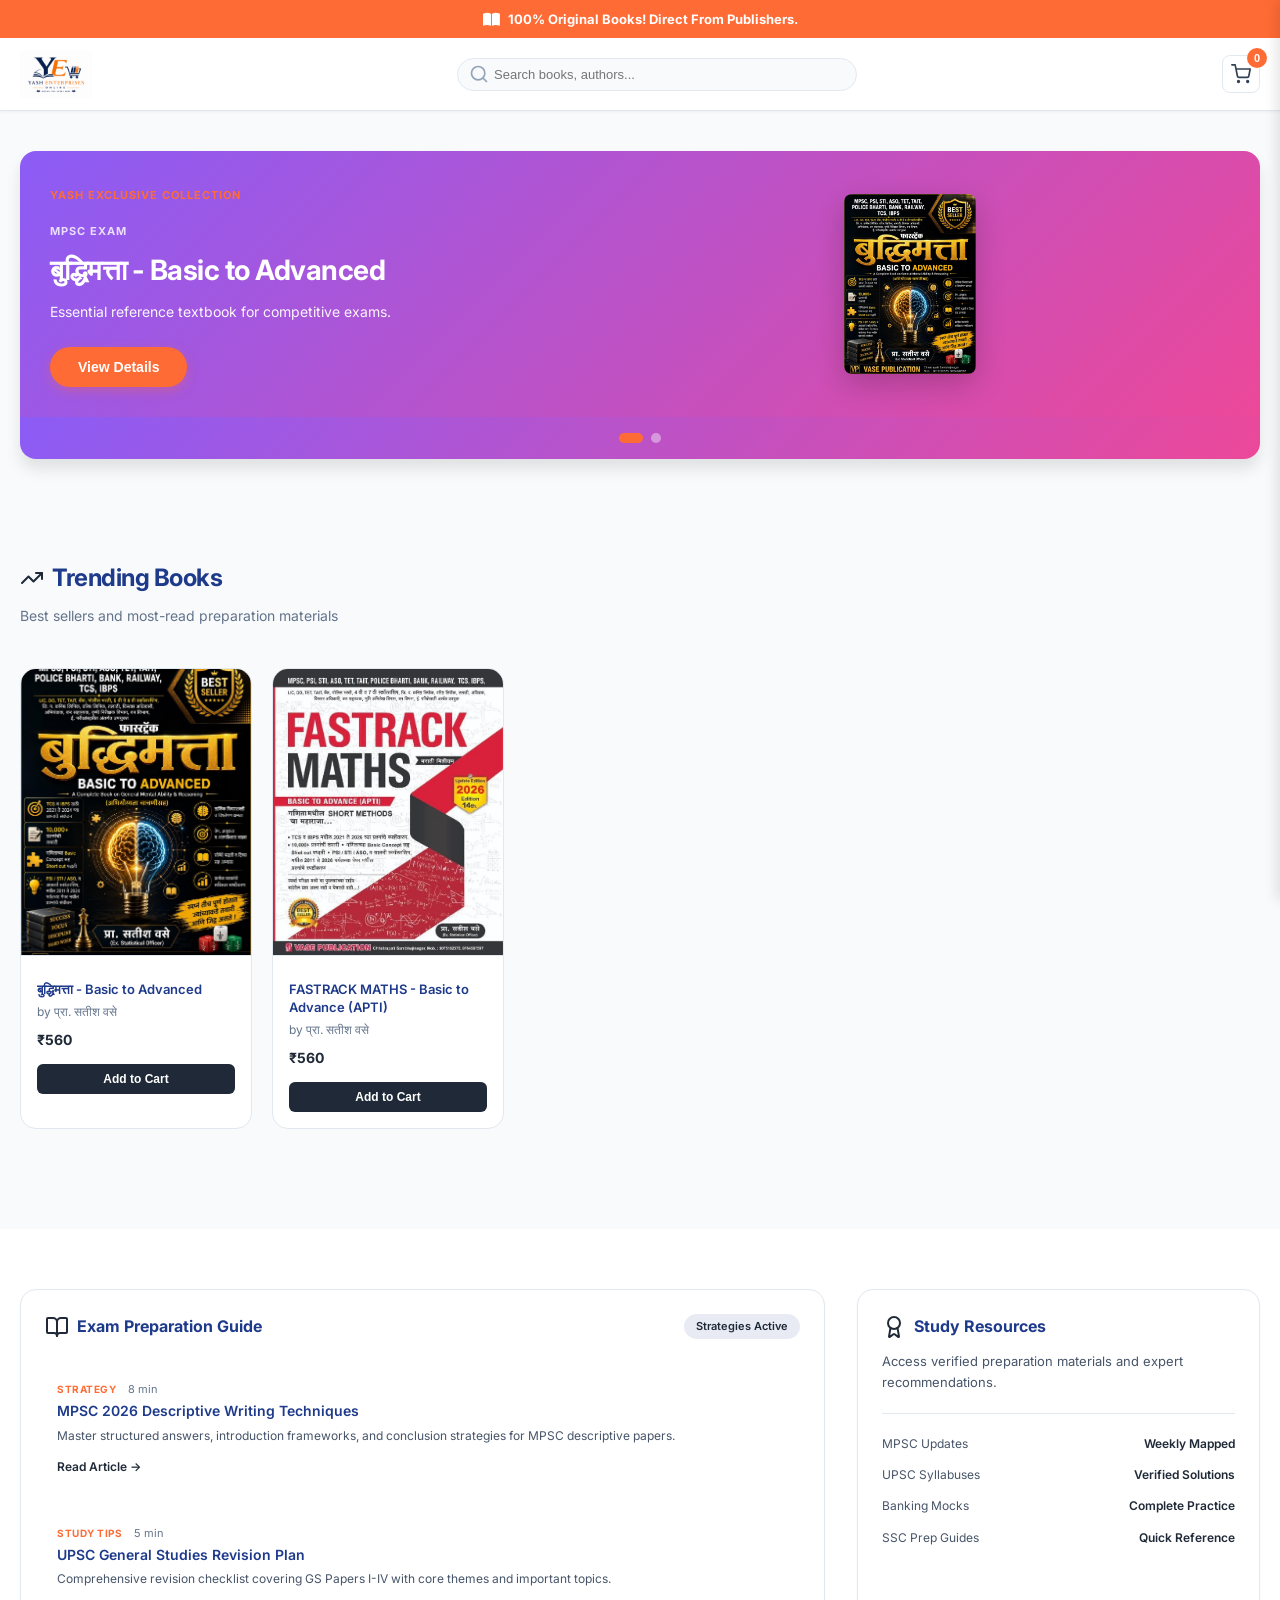
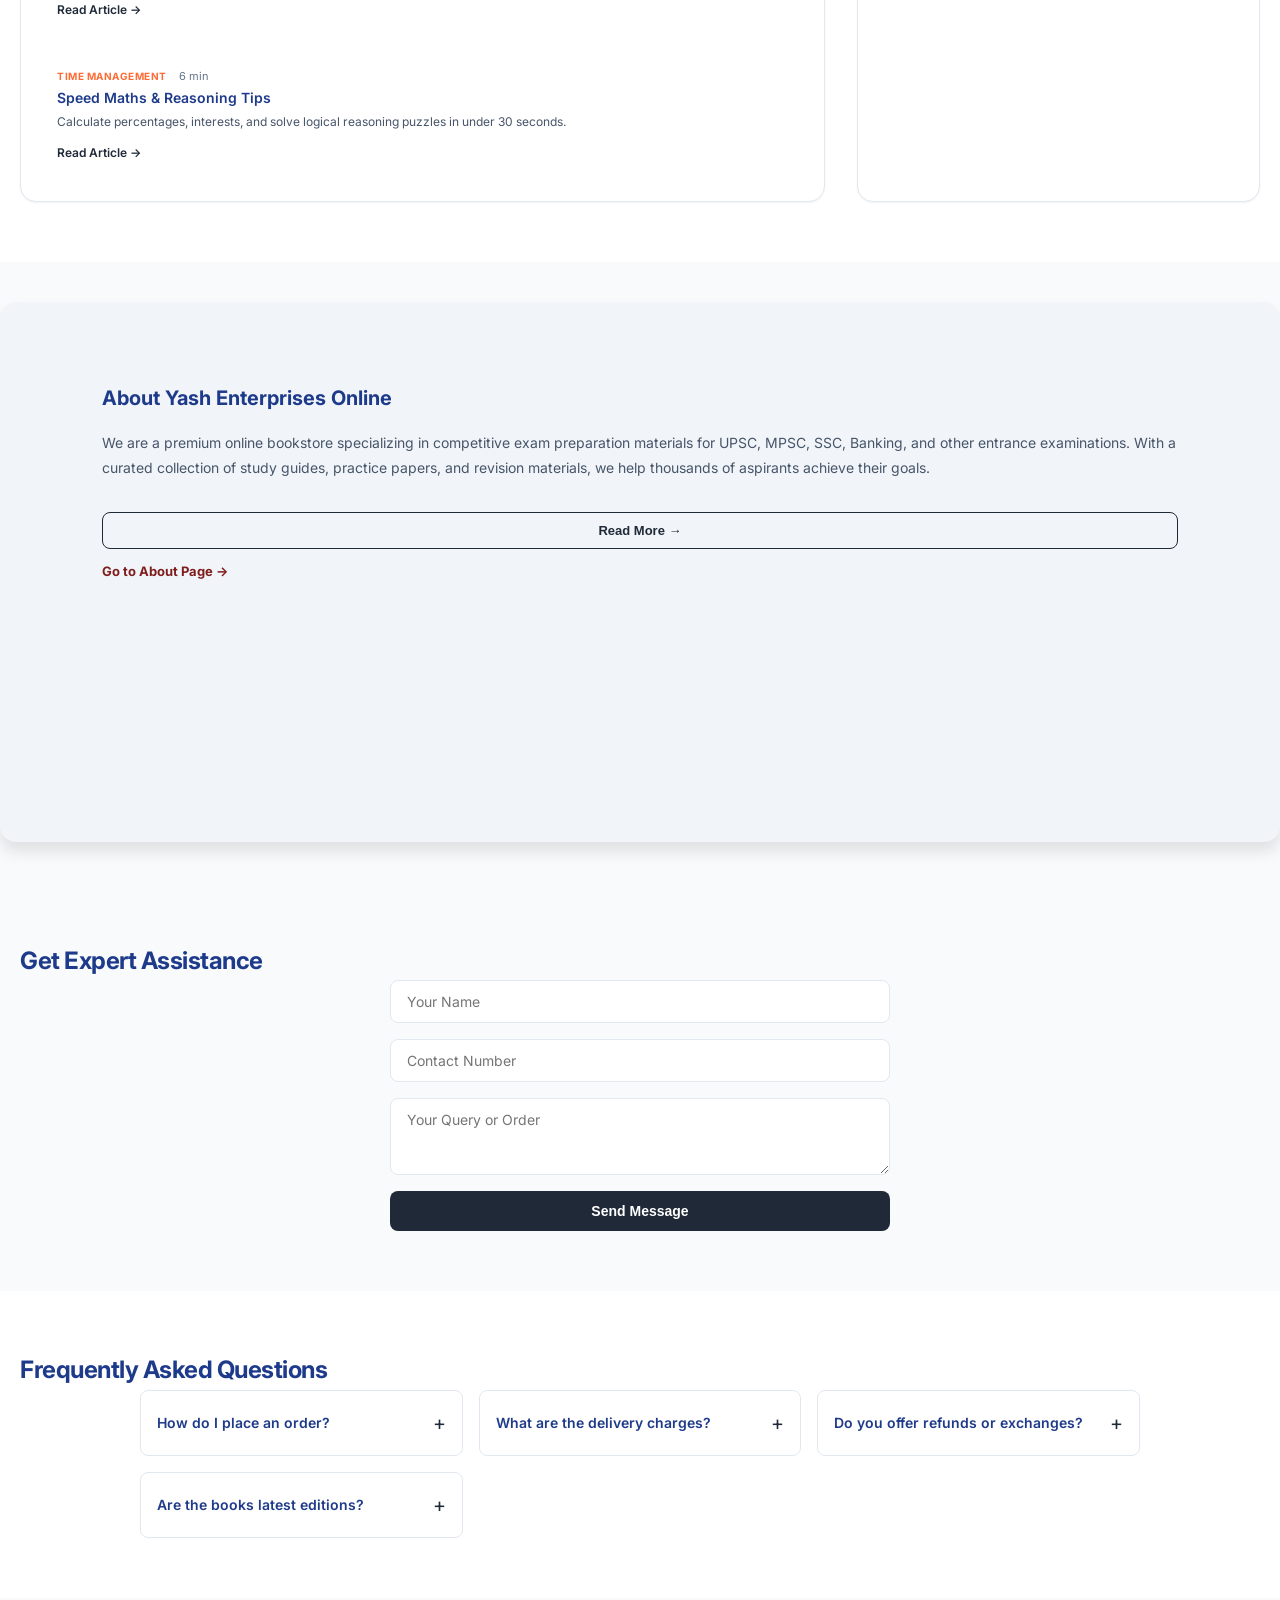
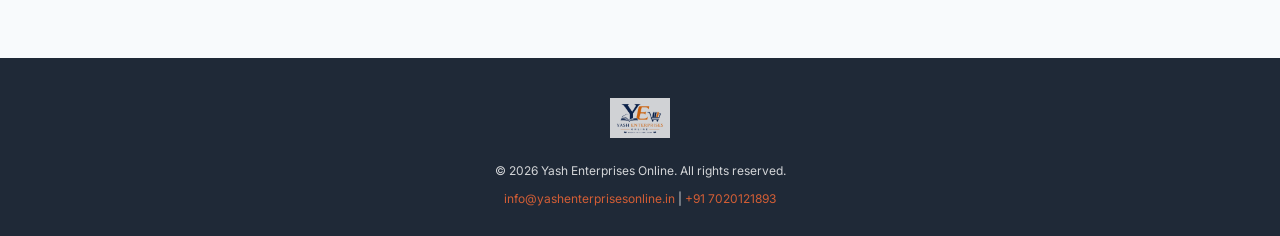
==== commit 0a1c0530: "added catlog" ====
--- a/index.html
+++ b/index.html
@@ -11,6 +11,12 @@
   <link rel="stylesheet" href="https://cdnjs.cloudflare.com/ajax/libs/font-awesome/6.5.0/css/all.min.css"/>
 </head>
 <body>
+
+<!-- ORIGINAL BOOKS TRUST BAR -->
+<div class="original-books-bar" role="note">
+  <i class="fa-solid fa-book-open" aria-hidden="true"></i>
+  <span>100% Original Books! Direct From Publishers.</span>
+</div>
 
 <!-- HEADER -->
 <header class="header">
--- a/style.css
+++ b/style.css
@@ -45,6 +45,25 @@
   padding: 0 20px;
 }
 
+/* ==================== ORIGINAL BOOKS TRUST BAR ==================== */
+.original-books-bar {
+  min-height: 38px;
+  padding: 8px 20px;
+  display: flex;
+  align-items: center;
+  justify-content: center;
+  gap: 8px;
+  background: var(--color-brand-accent);
+  color: var(--color-white);
+  font-size: 13px;
+  font-weight: 700;
+  text-align: center;
+}
+
+.original-books-bar i {
+  font-size: 15px;
+}
+
 /* ==================== HEADER ==================== */
 .header {
   position: sticky;
@@ -226,6 +245,12 @@
   .hero-banner {
     min-height: 250px;
     padding: 32px 16px;
+  }
+
+  .original-books-bar {
+    min-height: 34px;
+    padding: 7px 12px;
+    font-size: 11px;
   }
 }
 
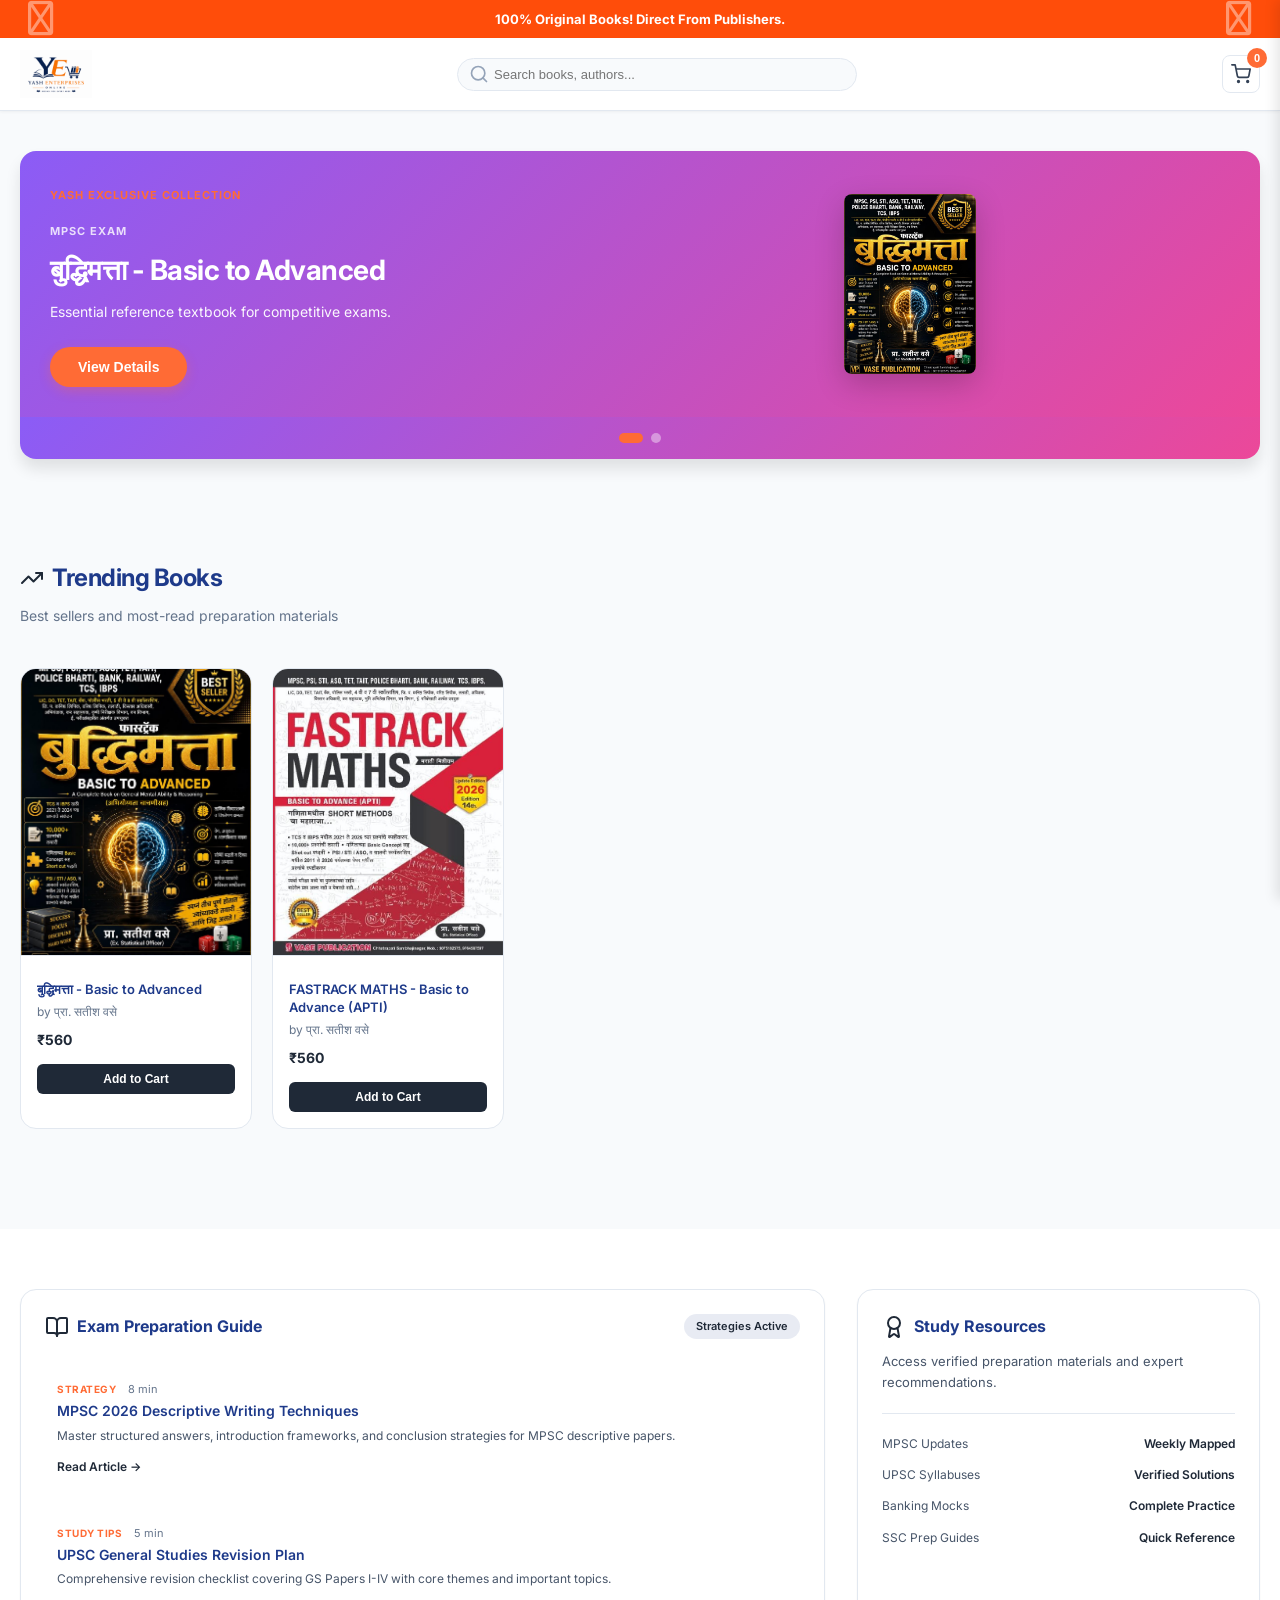
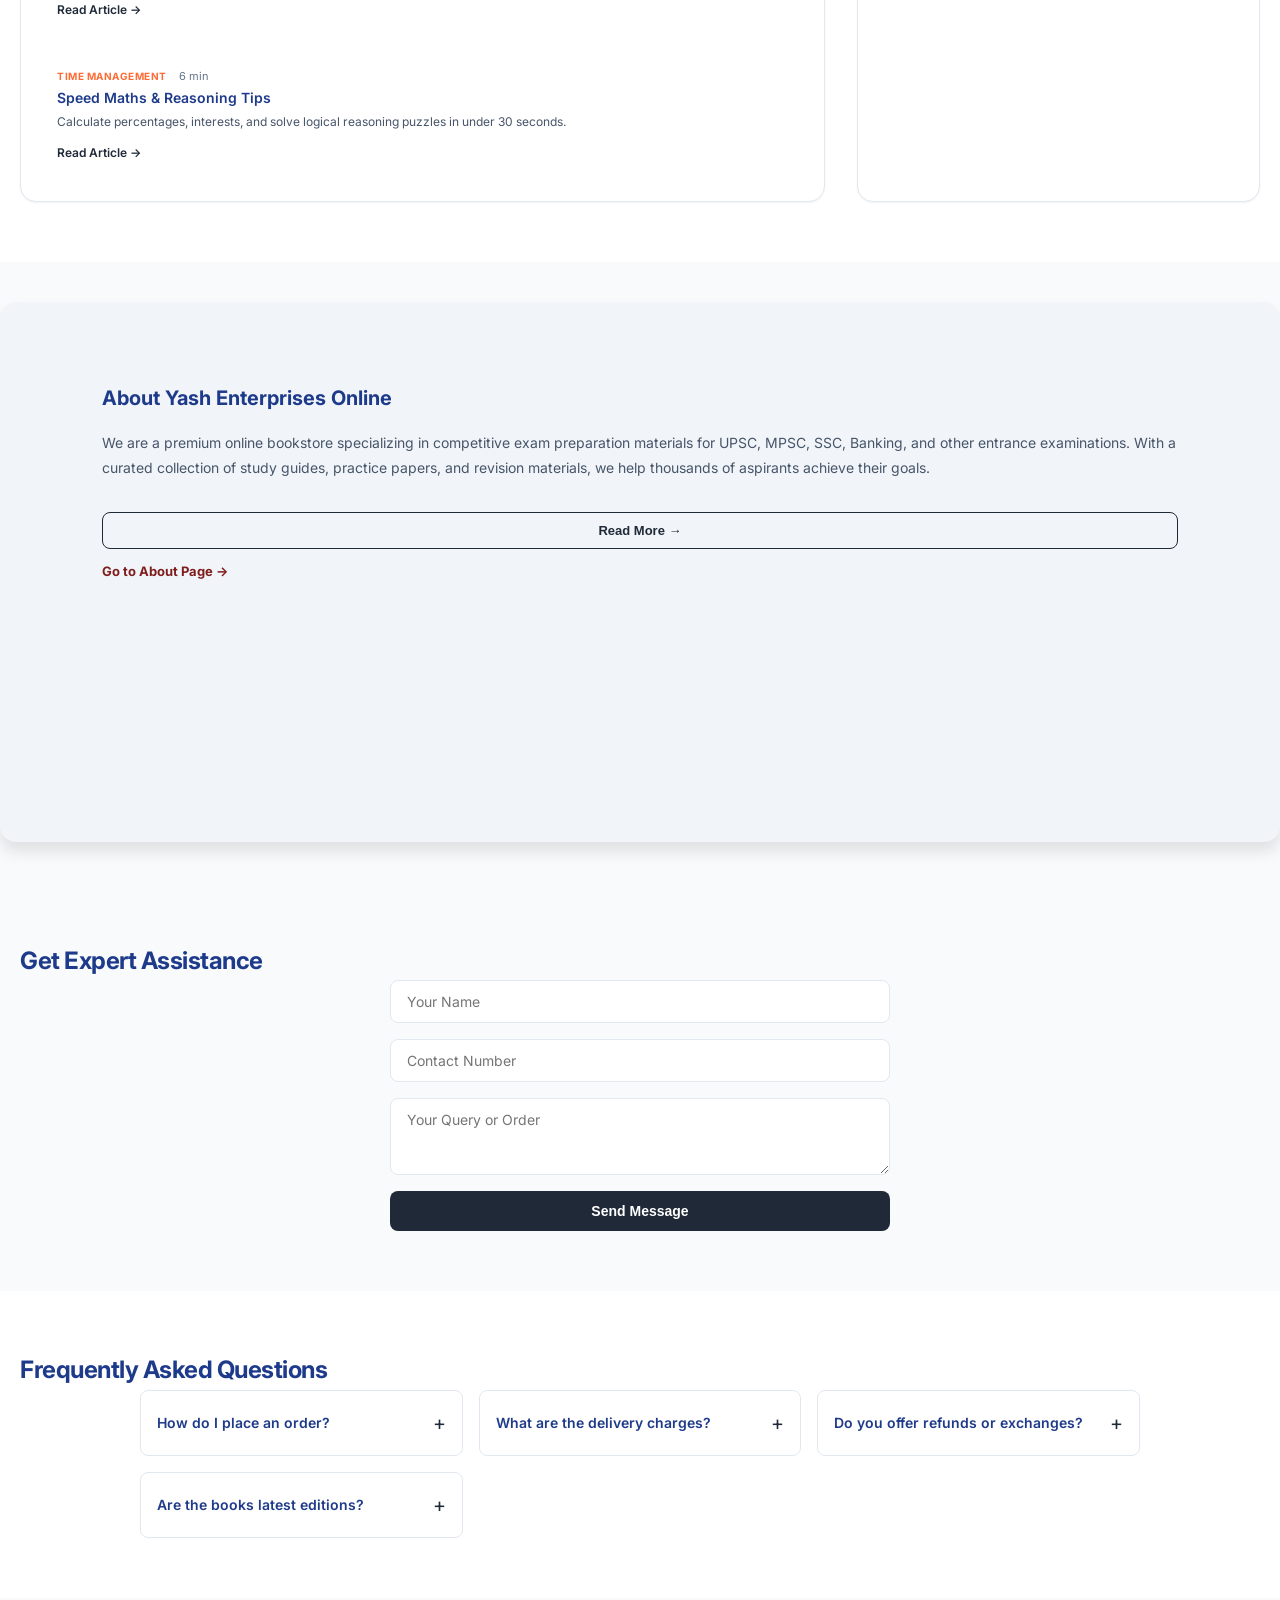
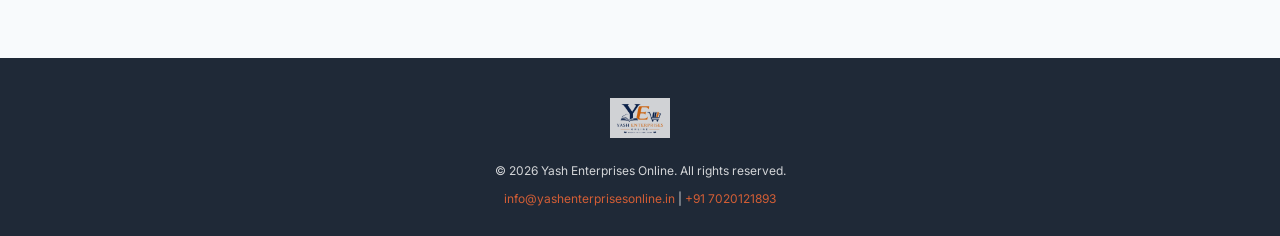
==== commit e6e0c9dd: "added animated" ====
--- a/index.html
+++ b/index.html
@@ -14,7 +14,6 @@
 
 <!-- ORIGINAL BOOKS TRUST BAR -->
 <div class="original-books-bar" role="note">
-  <i class="fa-solid fa-book-open" aria-hidden="true"></i>
   <span>100% Original Books! Direct From Publishers.</span>
 </div>
 
--- a/style.css
+++ b/style.css
@@ -47,21 +47,53 @@
 
 /* ==================== ORIGINAL BOOKS TRUST BAR ==================== */
 .original-books-bar {
+  position: relative;
+  overflow: hidden;
   min-height: 38px;
   padding: 8px 20px;
   display: flex;
   align-items: center;
   justify-content: center;
-  gap: 8px;
-  background: var(--color-brand-accent);
+  background: #ff4d0a;
   color: var(--color-white);
   font-size: 13px;
   font-weight: 700;
   text-align: center;
 }
 
-.original-books-bar i {
-  font-size: 15px;
+.original-books-bar::before,
+.original-books-bar::after {
+  position: absolute;
+  top: 50%;
+  transform: translateY(-50%);
+  color: rgba(255, 255, 255, 0.42);
+  font-family: "Font Awesome 6 Free";
+  font-size: 34px;
+  font-weight: 400;
+  content: "\f02d";
+}
+
+.original-books-bar::before {
+  left: 28px;
+}
+
+.original-books-bar::after {
+  right: 28px;
+}
+
+.original-books-bar span {
+  position: relative;
+  z-index: 1;
+  animation: trust-message-slide 7s ease-in-out infinite alternate;
+}
+
+@keyframes trust-message-slide {
+  from {
+    transform: translateX(-28vw);
+  }
+  to {
+    transform: translateX(28vw);
+  }
 }
 
 /* ==================== HEADER ==================== */
@@ -251,6 +283,28 @@
     min-height: 34px;
     padding: 7px 12px;
     font-size: 11px;
+  }
+
+  .original-books-bar::before,
+  .original-books-bar::after {
+    font-size: 24px;
+  }
+
+  .original-books-bar::before {
+    left: 8px;
+  }
+
+  .original-books-bar::after {
+    right: 8px;
+  }
+
+  @keyframes trust-message-slide {
+    from {
+      transform: translateX(-18vw);
+    }
+    to {
+      transform: translateX(18vw);
+    }
   }
 }
 
